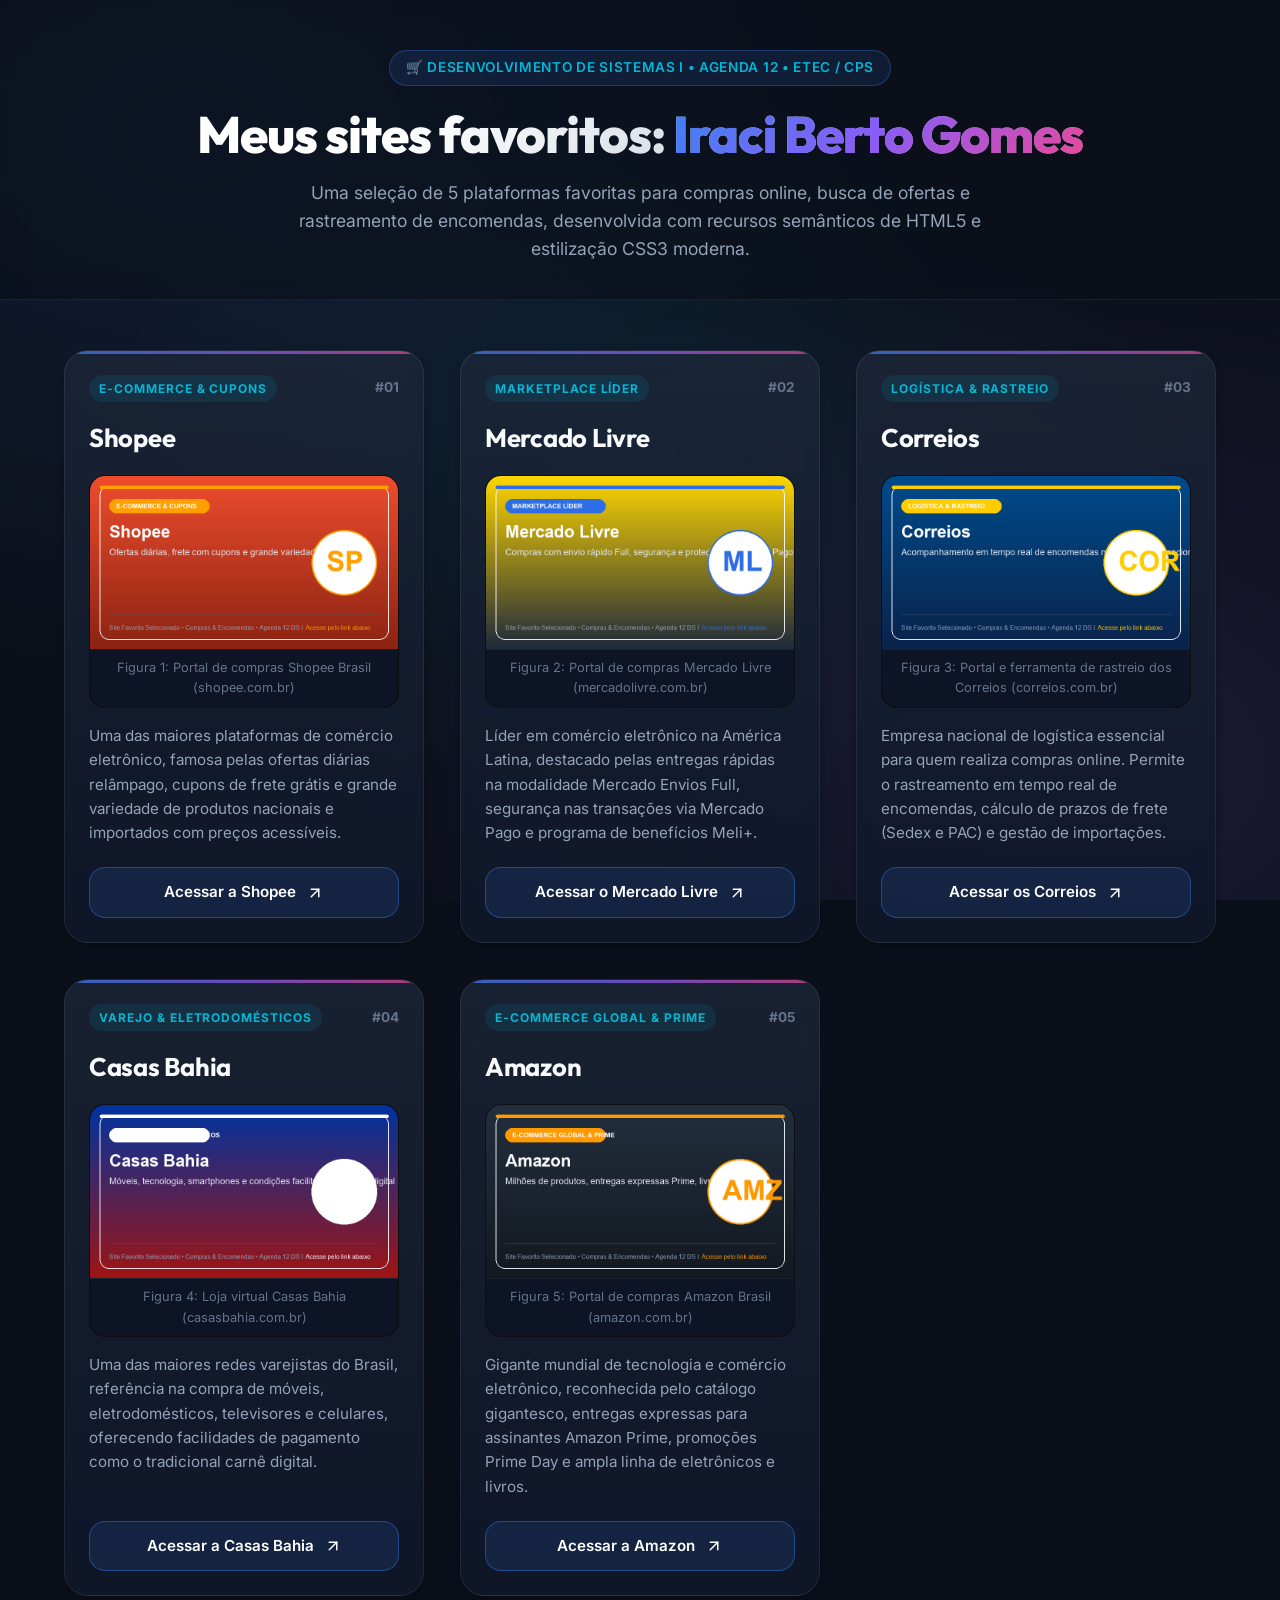
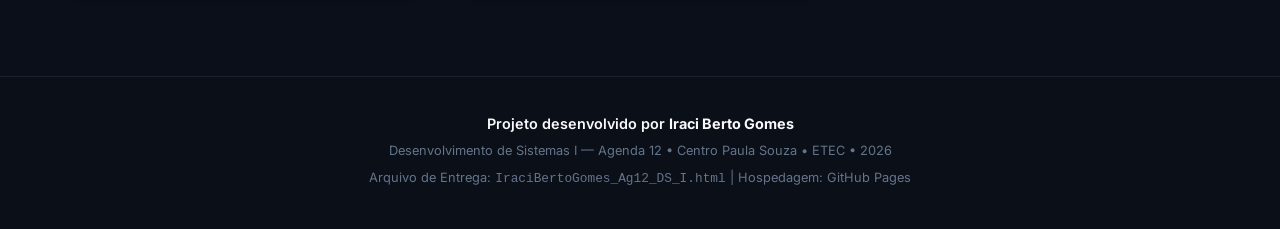
==== IraciBertoGomes_Ag12_DS_I.html @ 11c12a80 "Atualiza sites favoritos para compras e logistica: Shopee, Mercado Livre, Correios, Casas Bahia e Am" ====
<!DOCTYPE html>
<!-- 
    ============================================================================
    CURSO TÉCNICO EM DESENVOLVIMENTO DE SISTEMAS - ETEC / CPS
    COMPONENTE: Desenvolvimento de Sistemas I — Agenda 12 (HTML5 / Web I)
    ESTUDANTE: Iraci Berto Gomes
    ARQUIVO: IraciBertoGomes_Ag12_DS_I.html
    PROJETO: Meus Sites Favoritos (Compras Online e Rastreamento)
    ============================================================================
-->

<!-- Início do documento HTML com especificação do idioma português do Brasil -->
<html lang="pt-br">

<head>
    <!-- Declaração do conjunto de caracteres UTF-8 para suporte a acentuação e caracteres especiais -->
    <meta charset="UTF-8">

    <!-- Configuração de viewport para responsividade em smartphones, tablets e computadores -->
    <meta name="viewport" content="width=device-width, initial-scale=1.0">

    <!-- Compatibilidade com o mecanismo do Microsoft Edge / Internet Explorer -->
    <meta http-equiv="X-UA-Compatible" content="ie=edge">

    <!-- Metadados de descrição e autoria da página web -->
    <meta name="description" content="Página desenvolvida para a atividade da Agenda 12 contendo meus sites favoritos de compras online e rastreamento.">
    <meta name="author" content="Iraci Berto Gomes">

    <!-- Título da aba do navegador (Exigência do enunciado: Meus sites favoritos) -->
    <title>Meus sites favoritos</title>

    <!-- Folha de estilos externa para apresentação visual profissional -->
    <link rel="stylesheet" href="style.css">
</head>

<body>

    <!-- ======================================================================
         CABEÇALHO DA PÁGINA (HEADER)
         Contém o título do corpo da página com a identificação do estudante
         ====================================================================== -->
    <header>
        <div class="container">
            <!-- Emblema de identificação da disciplina e da instituição -->
            <div class="badge-academico">
                🛒 Desenvolvimento de Sistemas I • Agenda 12 • ETEC / CPS
            </div>

            <!-- Título do corpo da página (Exigência do enunciado: Meus sites favoritos: Seu Nome) -->
            <h1 class="titulo-principal">
                Meus sites favoritos: <span class="nome-destaque">Iraci Berto Gomes</span>
            </h1>

            <!-- Subtítulo contextualizando a atividade e a seleção de sites de compras favoritos -->
            <p class="subtitulo-cabecalho">
                Uma seleção de 5 plataformas favoritas para compras online, busca de ofertas e rastreamento
                de encomendas, desenvolvida com recursos semânticos de HTML5 e estilização CSS3 moderna.
            </p>
        </div>
    </header>

    <!-- ======================================================================
         CONTEÚDO PRINCIPAL (MAIN)
         Contém os 5 cards dos sites de compras com nome, imagem local e links
         ====================================================================== -->
    <main>
        <div class="container">
            <!-- Grade semântica de cards responsivos -->
            <div class="sites-grid">

                <!-- ==============================================================
                     SITE 1: SHOPEE
                     ============================================================== -->
                <article class="site-card">
                    <!-- Cabeçalho do card com identificação e categoria -->
                    <div class="card-header">
                        <span class="card-categoria">E-commerce & Cupons</span>
                        <span class="card-numero">#01</span>
                    </div>

                    <!-- Acima da imagem: Nome do site usando a tag <h1> (Dica da atividade) -->
                    <h1>Shopee</h1>

                    <!-- Elemento semântico figure agrupando a imagem e sua respectiva legenda -->
                    <figure>
                        <!-- Opcional da atividade: link interativo também na imagem do site -->
                        <a href="https://shopee.com.br" target="_blank" rel="noopener noreferrer" title="Visitar a Shopee Brasil">
                            <!-- Imagem do site armazenada localmente na mesma pasta do arquivo HTML -->
                            <img src="site1_shopee.png" alt="Logotipo e apresentação da Shopee Brasil" width="800" height="450">
                        </a>
                        <!-- Legenda identificando a fonte da imagem e atribuição -->
                        <figcaption>Figura 1: Portal de compras Shopee Brasil (shopee.com.br)</figcaption>
                    </figure>

                    <!-- Breve descrição contextualizando a utilidade do site no dia a dia -->
                    <p class="site-descricao">
                        Uma das maiores plataformas de comércio eletrônico, famosa pelas ofertas diárias relâmpago,
                        cupons de frete grátis e grande variedade de produtos nacionais e importados com preços acessíveis.
                    </p>

                    <!-- Abaixo da imagem: Link para o site usando a tag <a> (Requisito obrigatório) -->
                    <a href="https://shopee.com.br" target="_blank" rel="noopener noreferrer" class="link-site">
                        Acessar a Shopee
                        <svg width="18" height="18" viewBox="0 0 24 24" fill="none" stroke="currentColor" stroke-width="2" stroke-linecap="round" stroke-linejoin="round">
                            <line x1="7" y1="17" x2="17" y2="7"></line>
                            <polyline points="7 7 17 7 17 17"></polyline>
                        </svg>
                    </a>
                </article>

                <!-- ==============================================================
                     SITE 2: MERCADO LIVRE
                     ============================================================== -->
                <article class="site-card">
                    <!-- Cabeçalho do card com identificação e categoria -->
                    <div class="card-header">
                        <span class="card-categoria">Marketplace Líder</span>
                        <span class="card-numero">#02</span>
                    </div>

                    <!-- Acima da imagem: Nome do site usando a tag <h1> (Dica da atividade) -->
                    <h1>Mercado Livre</h1>

                    <!-- Elemento semântico figure agrupando a imagem e sua respectiva legenda -->
                    <figure>
                        <!-- Opcional da atividade: link interativo também na imagem do site -->
                        <a href="https://www.mercadolivre.com.br" target="_blank" rel="noopener noreferrer" title="Visitar o Mercado Livre">
                            <!-- Imagem do site armazenada localmente na mesma pasta do arquivo HTML -->
                            <img src="site2_mercadolivre.png" alt="Logotipo e portal do Mercado Livre" width="800" height="450">
                        </a>
                        <!-- Legenda identificando a fonte da imagem e atribuição -->
                        <figcaption>Figura 2: Portal de compras Mercado Livre (mercadolivre.com.br)</figcaption>
                    </figure>

                    <!-- Breve descrição contextualizando a utilidade do site no dia a dia -->
                    <p class="site-descricao">
                        Líder em comércio eletrônico na América Latina, destacado pelas entregas rápidas na modalidade
                        Mercado Envios Full, segurança nas transações via Mercado Pago e programa de benefícios Meli+.
                    </p>

                    <!-- Abaixo da imagem: Link para o site usando a tag <a> (Requisito obrigatório) -->
                    <a href="https://www.mercadolivre.com.br" target="_blank" rel="noopener noreferrer" class="link-site">
                        Acessar o Mercado Livre
                        <svg width="18" height="18" viewBox="0 0 24 24" fill="none" stroke="currentColor" stroke-width="2" stroke-linecap="round" stroke-linejoin="round">
                            <line x1="7" y1="17" x2="17" y2="7"></line>
                            <polyline points="7 7 17 7 17 17"></polyline>
                        </svg>
                    </a>
                </article>

                <!-- ==============================================================
                     SITE 3: CORREIOS
                     ============================================================== -->
                <article class="site-card">
                    <!-- Cabeçalho do card com identificação e categoria -->
                    <div class="card-header">
                        <span class="card-categoria">Logística & Rastreio</span>
                        <span class="card-numero">#03</span>
                    </div>

                    <!-- Acima da imagem: Nome do site usando a tag <h1> (Dica da atividade) -->
                    <h1>Correios</h1>

                    <!-- Elemento semântico figure agrupando a imagem e sua respectiva legenda -->
                    <figure>
                        <!-- Opcional da atividade: link interativo também na imagem do site -->
                        <a href="https://www.correios.com.br" target="_blank" rel="noopener noreferrer" title="Visitar os Correios">
                            <!-- Imagem do site armazenada localmente na mesma pasta do arquivo HTML -->
                            <img src="site3_correios.png" alt="Portal oficial e rastreamento dos Correios" width="800" height="450">
                        </a>
                        <!-- Legenda identificando a fonte da imagem e atribuição -->
                        <figcaption>Figura 3: Portal e ferramenta de rastreio dos Correios (correios.com.br)</figcaption>
                    </figure>

                    <!-- Breve descrição contextualizando a utilidade do site no dia a dia -->
                    <p class="site-descricao">
                        Empresa nacional de logística essencial para quem realiza compras online. Permite o rastreamento
                        em tempo real de encomendas, cálculo de prazos de frete (Sedex e PAC) e gestão de importações.
                    </p>

                    <!-- Abaixo da imagem: Link para o site usando a tag <a> (Requisito obrigatório) -->
                    <a href="https://www.correios.com.br" target="_blank" rel="noopener noreferrer" class="link-site">
                        Acessar os Correios
                        <svg width="18" height="18" viewBox="0 0 24 24" fill="none" stroke="currentColor" stroke-width="2" stroke-linecap="round" stroke-linejoin="round">
                            <line x1="7" y1="17" x2="17" y2="7"></line>
                            <polyline points="7 7 17 7 17 17"></polyline>
                        </svg>
                    </a>
                </article>

                <!-- ==============================================================
                     SITE 4: CASAS BAHIA
                     ============================================================== -->
                <article class="site-card">
                    <!-- Cabeçalho do card com identificação e categoria -->
                    <div class="card-header">
                        <span class="card-categoria">Varejo & Eletrodomésticos</span>
                        <span class="card-numero">#04</span>
                    </div>

                    <!-- Acima da imagem: Nome do site usando a tag <h1> (Dica da atividade) -->
                    <h1>Casas Bahia</h1>

                    <!-- Elemento semântico figure agrupando a imagem e sua respectiva legenda -->
                    <figure>
                        <!-- Opcional da atividade: link interativo também na imagem do site -->
                        <a href="https://www.casasbahia.com.br" target="_blank" rel="noopener noreferrer" title="Visitar a Casas Bahia">
                            <!-- Imagem do site armazenada localmente na mesma pasta do arquivo HTML -->
                            <img src="site4_casasbahia.png" alt="Loja virtual Casas Bahia" width="800" height="450">
                        </a>
                        <!-- Legenda identificando a fonte da imagem e atribuição -->
                        <figcaption>Figura 4: Loja virtual Casas Bahia (casasbahia.com.br)</figcaption>
                    </figure>

                    <!-- Breve descrição contextualizando a utilidade do site no dia a dia -->
                    <p class="site-descricao">
                        Uma das maiores redes varejistas do Brasil, referência na compra de móveis, eletrodomésticos,
                        televisores e celulares, oferecendo facilidades de pagamento como o tradicional carnê digital.
                    </p>

                    <!-- Abaixo da imagem: Link para o site usando a tag <a> (Requisito obrigatório) -->
                    <a href="https://www.casasbahia.com.br" target="_blank" rel="noopener noreferrer" class="link-site">
                        Acessar a Casas Bahia
                        <svg width="18" height="18" viewBox="0 0 24 24" fill="none" stroke="currentColor" stroke-width="2" stroke-linecap="round" stroke-linejoin="round">
                            <line x1="7" y1="17" x2="17" y2="7"></line>
                            <polyline points="7 7 17 7 17 17"></polyline>
                        </svg>
                    </a>
                </article>

                <!-- ==============================================================
                     SITE 5: AMAZON
                     ============================================================== -->
                <article class="site-card">
                    <!-- Cabeçalho do card com identificação e categoria -->
                    <div class="card-header">
                        <span class="card-categoria">E-commerce Global & Prime</span>
                        <span class="card-numero">#05</span>
                    </div>

                    <!-- Acima da imagem: Nome do site usando a tag <h1> (Dica da atividade) -->
                    <h1>Amazon</h1>

                    <!-- Elemento semântico figure agrupando a imagem e sua respectiva legenda -->
                    <figure>
                        <!-- Opcional da atividade: link interativo também na imagem do site -->
                        <a href="https://www.amazon.com.br" target="_blank" rel="noopener noreferrer" title="Visitar a Amazon Brasil">
                            <!-- Imagem do site armazenada localmente na mesma pasta do arquivo HTML -->
                            <img src="site5_amazon.png" alt="Logotipo e plataforma da Amazon Brasil" width="800" height="450">
                        </a>
                        <!-- Legenda identificando a fonte da imagem e atribuição -->
                        <figcaption>Figura 5: Portal de compras Amazon Brasil (amazon.com.br)</figcaption>
                    </figure>

                    <!-- Breve descrição contextualizando a utilidade do site no dia a dia -->
                    <p class="site-descricao">
                        Gigante mundial de tecnologia e comércio eletrônico, reconhecida pelo catálogo gigantesco,
                        entregas expressas para assinantes Amazon Prime, promoções Prime Day e ampla linha de eletrônicos e livros.
                    </p>

                    <!-- Abaixo da imagem: Link para o site usando a tag <a> (Requisito obrigatório) -->
                    <a href="https://www.amazon.com.br" target="_blank" rel="noopener noreferrer" class="link-site">
                        Acessar a Amazon
                        <svg width="18" height="18" viewBox="0 0 24 24" fill="none" stroke="currentColor" stroke-width="2" stroke-linecap="round" stroke-linejoin="round">
                            <line x1="7" y1="17" x2="17" y2="7"></line>
                            <polyline points="7 7 17 7 17 17"></polyline>
                        </svg>
                    </a>
                </article>

            </div>
        </div>
    </main>

    <!-- ======================================================================
         RODAPÉ DA PÁGINA (FOOTER)
         Créditos institucionais e informações de entrega da atividade
         ====================================================================== -->
    <footer>
        <div class="container">
            <p class="creditos-autor">
                Projeto desenvolvido por <strong>Iraci Berto Gomes</strong>
            </p>
            <p class="info-adicional">
                Desenvolvimento de Sistemas I — Agenda 12 • Centro Paula Souza • ETEC • 2026
            </p>
            <p class="info-adicional">
                Arquivo de Entrega: <code>IraciBertoGomes_Ag12_DS_I.html</code> | Hospedagem: GitHub Pages
            </p>
        </div>
    </footer>

</body>
</html>
---- style.css ----
/* ==========================================================================
   ESTILOS GLOBAIS E DESIGN SYSTEM - AGENDA 12 (DESENVOLVIMENTO DE SISTEMAS I)
   Aluno: Iraci Berto Gomes
   Instituição: ETEC / Centro Paula Souza
   Projeto: Meus Sites Favoritos
   ========================================================================== */

/* Importação de fontes modernas e legíveis do Google Fonts */
@import url('https://fonts.googleapis.com/css2?family=Inter:wght@300;400;500;600;700&family=Outfit:wght@600;700;800&display=swap');

/* Variáveis de Cores e Configurações (Custom Properties) */
:root {
    --bg-primary: #0b0f19;
    --bg-secondary: #111827;
    --bg-card: rgba(17, 24, 39, 0.85);
    --border-card: rgba(255, 255, 255, 0.08);
    --border-hover: rgba(59, 130, 246, 0.5);
    
    --text-primary: #f8fafc;
    --text-secondary: #94a3b8;
    --text-muted: #64748b;
    
    --accent-blue: #3b82f6;
    --accent-cyan: #06b6d4;
    --accent-indigo: #6366f1;
    --accent-gradient: linear-gradient(135deg, #3b82f6 0%, #8b5cf6 50%, #ec4899 100%);
    --card-gradient: linear-gradient(180deg, rgba(30, 41, 59, 0.7) 0%, rgba(15, 23, 42, 0.9) 100%);
    
    --shadow-sm: 0 4px 6px -1px rgba(0, 0, 0, 0.3);
    --shadow-lg: 0 20px 25px -5px rgba(0, 0, 0, 0.5), 0 8px 10px -6px rgba(0, 0, 0, 0.4);
    --shadow-glow: 0 0 25px rgba(59, 130, 246, 0.25);
    
    --radius-sm: 8px;
    --radius-md: 16px;
    --radius-lg: 24px;
    --radius-full: 9999px;
    
    --transition-fast: 0.2s ease;
    --transition-normal: 0.3s cubic-bezier(0.4, 0, 0.2, 1);
}

/* Reset Universal e Box Model */
*, *::before, *::after {
    margin: 0;
    padding: 0;
    box-sizing: border-box;
}

/* Configuração do Corpo da Página */
body {
    font-family: 'Inter', -apple-system, BlinkMacSystemFont, "Segoe UI", Roboto, sans-serif;
    background-color: var(--bg-primary);
    background-image: 
        radial-gradient(at 15% 15%, rgba(59, 130, 246, 0.12) 0px, transparent 50%),
        radial-gradient(at 85% 85%, rgba(139, 92, 246, 0.12) 0px, transparent 50%),
        radial-gradient(at 50% 50%, rgba(6, 182, 212, 0.08) 0px, transparent 60%);
    background-attachment: fixed;
    color: var(--text-primary);
    line-height: 1.6;
    min-height: 100vh;
    display: flex;
    flex-direction: column;
    padding: 0;
}

/* Container de Largura Controlada */
.container {
    width: 100%;
    max-width: 1200px;
    margin: 0 auto;
    padding: 0 24px;
}

/* ==========================================================================
   CABEÇALHO DA PÁGINA (HEADER)
   ========================================================================== */
header {
    padding: 50px 0 35px 0;
    text-align: center;
    position: relative;
    border-bottom: 1px solid rgba(255, 255, 255, 0.06);
    background: rgba(11, 15, 25, 0.6);
    backdrop-filter: blur(12px);
    -webkit-backdrop-filter: blur(12px);
}

/* Tag de identificação acadêmica */
.badge-academico {
    display: inline-flex;
    align-items: center;
    gap: 8px;
    padding: 6px 16px;
    background: rgba(59, 130, 246, 0.12);
    border: 1px solid rgba(59, 130, 246, 0.3);
    border-radius: var(--radius-full);
    color: var(--accent-cyan);
    font-size: 0.85rem;
    font-weight: 600;
    letter-spacing: 0.05em;
    text-transform: uppercase;
    margin-bottom: 18px;
}

/* Título principal do corpo da página (Requisito: Meus sites favoritos: Seu Nome) */
.titulo-principal {
    font-family: 'Outfit', sans-serif;
    font-size: clamp(2rem, 4vw, 3.2rem);
    font-weight: 800;
    line-height: 1.2;
    margin-bottom: 14px;
    letter-spacing: -0.02em;
    background: linear-gradient(135deg, #ffffff 30%, #94a3b8 100%);
    -webkit-background-clip: text;
    -webkit-text-fill-color: transparent;
}

.titulo-principal span.nome-destaque {
    background: var(--accent-gradient);
    -webkit-background-clip: text;
    -webkit-text-fill-color: transparent;
    display: inline-block;
}

/* Subtítulo descritivo */
.subtitulo-cabecalho {
    color: var(--text-secondary);
    font-size: 1.1rem;
    max-width: 750px;
    margin: 0 auto;
    font-weight: 400;
}

/* ==========================================================================
   CONTEÚDO PRINCIPAL (MAIN & SITES)
   ========================================================================== */
main {
    flex: 1;
    padding: 50px 0 80px 0;
}

/* Grid com os cards dos sites */
.sites-grid {
    display: grid;
    grid-template-columns: repeat(auto-fit, minmax(340px, 1fr));
    gap: 36px;
}

/* Card individual do site */
.site-card {
    background: var(--card-gradient);
    border: 1px solid var(--border-card);
    border-radius: var(--radius-lg);
    padding: 24px;
    display: flex;
    flex-direction: column;
    justify-content: space-between;
    box-shadow: var(--shadow-sm);
    transition: all var(--transition-normal);
    position: relative;
    overflow: hidden;
    backdrop-filter: blur(8px);
}

.site-card::before {
    content: '';
    position: absolute;
    top: 0;
    left: 0;
    right: 0;
    height: 3px;
    background: var(--accent-gradient);
    opacity: 0.7;
    transition: opacity var(--transition-fast);
}

.site-card:hover {
    transform: translateY(-8px);
    border-color: var(--border-hover);
    box-shadow: var(--shadow-lg), var(--shadow-glow);
}

.site-card:hover::before {
    opacity: 1;
    height: 4px;
}

/* Header interno do card */
.card-header {
    display: flex;
    align-items: center;
    justify-content: space-between;
    margin-bottom: 16px;
}

.card-categoria {
    font-size: 0.75rem;
    font-weight: 700;
    text-transform: uppercase;
    letter-spacing: 0.08em;
    color: var(--accent-cyan);
    background: rgba(6, 182, 212, 0.1);
    padding: 4px 10px;
    border-radius: var(--radius-full);
}

.card-numero {
    font-size: 0.85rem;
    font-weight: 700;
    color: var(--text-muted);
}

/* Nome do site - Exigência do enunciado: usar tag <h1> para o nome de cada site */
.site-card h1 {
    font-family: 'Outfit', sans-serif;
    font-size: 1.6rem;
    font-weight: 700;
    color: var(--text-primary);
    margin-bottom: 16px;
    letter-spacing: -0.01em;
    display: flex;
    align-items: center;
    gap: 10px;
}

/* Tag Figure e Imagem do site */
figure {
    margin: 0 0 16px 0;
    width: 100%;
    border-radius: var(--radius-md);
    overflow: hidden;
    background: #000;
    border: 1px solid rgba(255, 255, 255, 0.06);
    position: relative;
}

/* Link na imagem (Opcional recomendado) */
figure a {
    display: block;
    overflow: hidden;
}

/* Imagem do site */
figure img {
    width: 100%;
    height: auto;
    display: block;
    object-fit: cover;
    transition: transform var(--transition-normal);
}

.site-card:hover figure img {
    transform: scale(1.04);
}

/* Legenda da imagem (figcaption) */
figcaption {
    padding: 8px 12px;
    font-size: 0.8rem;
    color: var(--text-muted);
    background: rgba(15, 23, 42, 0.9);
    text-align: center;
    border-top: 1px solid rgba(255, 255, 255, 0.05);
}

/* Descrição e justificativa do site favorito */
.site-descricao {
    font-size: 0.95rem;
    color: var(--text-secondary);
    margin-bottom: 22px;
    flex-grow: 1;
}

/* Link para o site abaixo da imagem (Requisito fundamental) */
.link-site {
    display: inline-flex;
    align-items: center;
    justify-content: center;
    gap: 10px;
    width: 100%;
    padding: 12px 20px;
    background: rgba(59, 130, 246, 0.12);
    border: 1px solid rgba(59, 130, 246, 0.4);
    border-radius: var(--radius-md);
    color: #ffffff;
    text-decoration: none;
    font-weight: 600;
    font-size: 0.95rem;
    transition: all var(--transition-normal);
}

.link-site:hover {
    background: var(--accent-blue);
    border-color: var(--accent-blue);
    box-shadow: 0 8px 20px rgba(59, 130, 246, 0.35);
    transform: translateY(-2px);
}

.link-site svg, .link-site i {
    transition: transform var(--transition-fast);
}

.link-site:hover svg, .link-site:hover i {
    transform: translateX(4px);
}

/* ==========================================================================
   RODAPÉ DA PÁGINA (FOOTER)
   ========================================================================== */
footer {
    border-top: 1px solid rgba(255, 255, 255, 0.08);
    background: rgba(11, 15, 25, 0.95);
    padding: 35px 0;
    text-align: center;
    margin-top: auto;
}

footer p {
    color: var(--text-secondary);
    font-size: 0.9rem;
    margin-bottom: 6px;
}

footer .creditos-autor {
    color: var(--text-primary);
    font-weight: 600;
}

footer .info-adicional {
    color: var(--text-muted);
    font-size: 0.8rem;
}

/* ==========================================================================
   RESPONSIVIDADE (MEDIA QUERIES)
   ========================================================================== */
@media (max-width: 768px) {
    header {
        padding: 35px 0 25px 0;
    }

    .sites-grid {
        grid-template-columns: 1fr;
        gap: 24px;
    }

    .site-card {
        padding: 20px;
    }

    .site-card h1 {
        font-size: 1.4rem;
    }
}
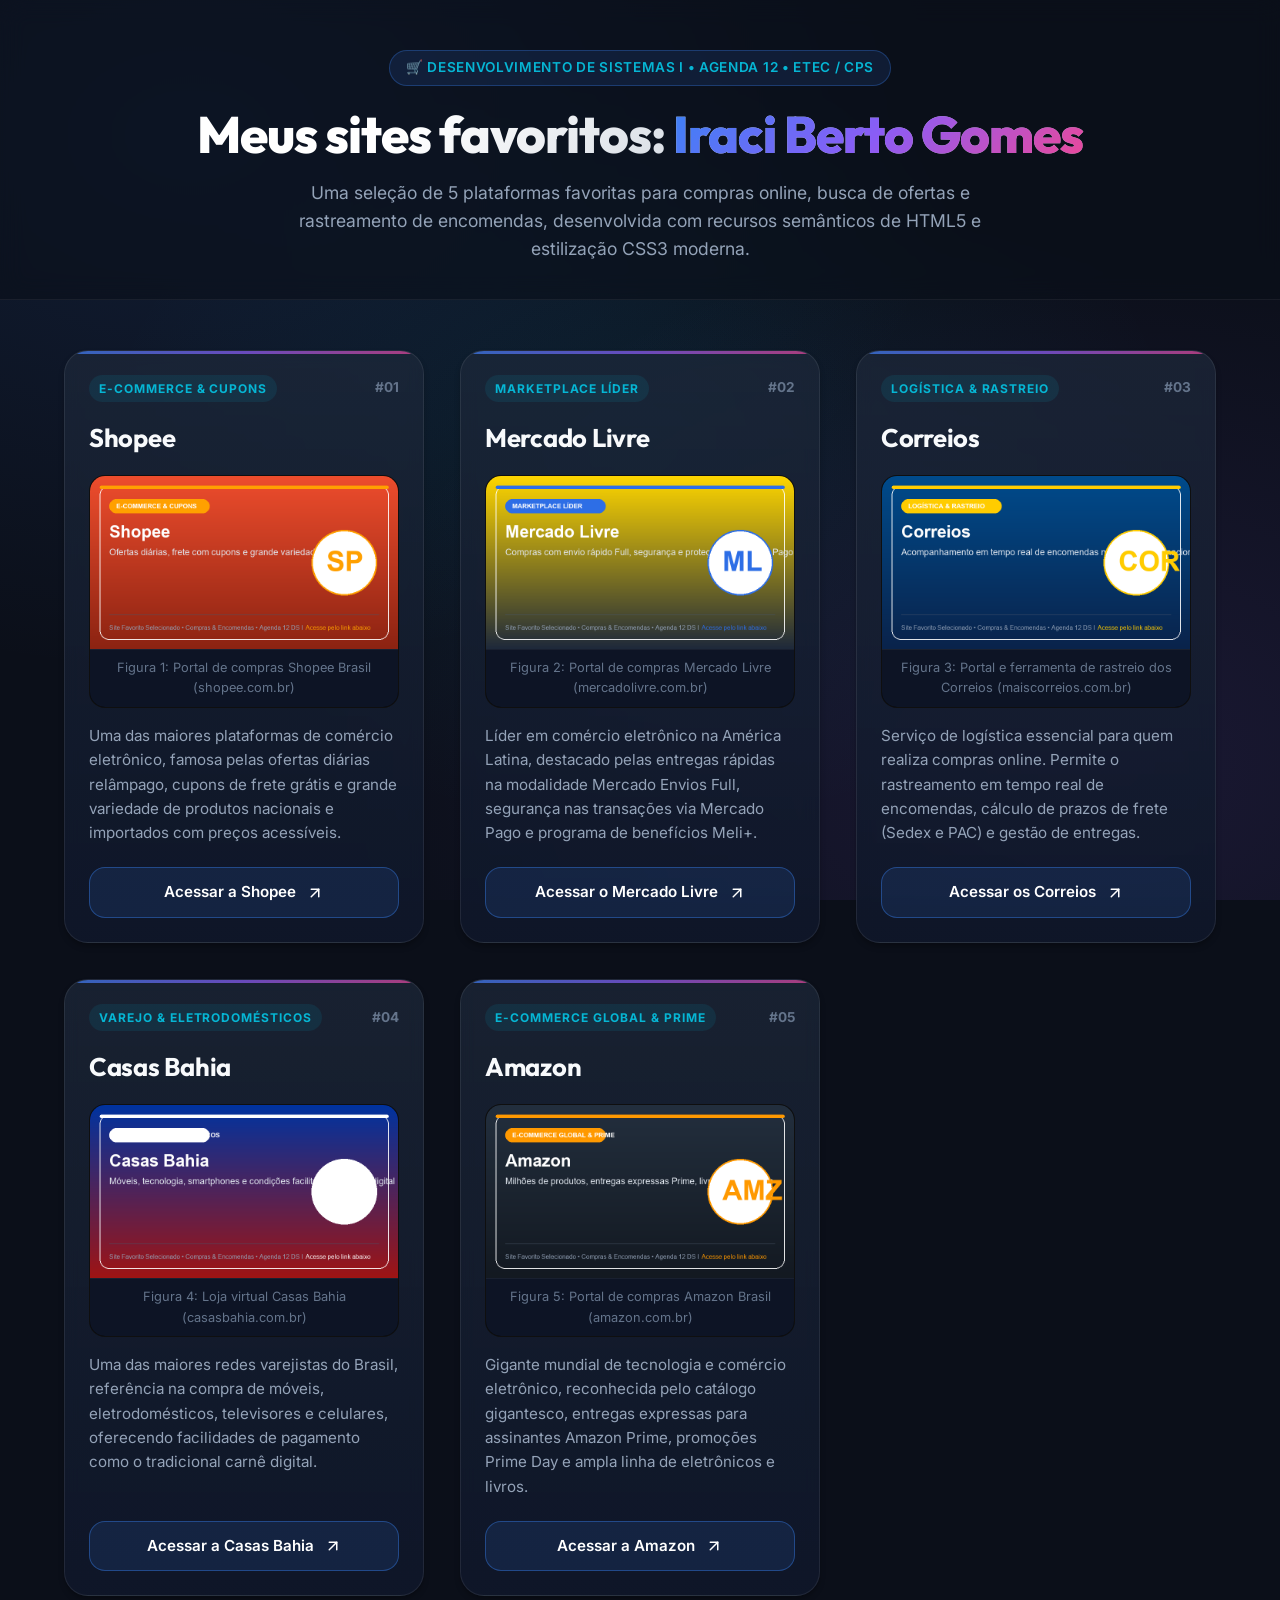
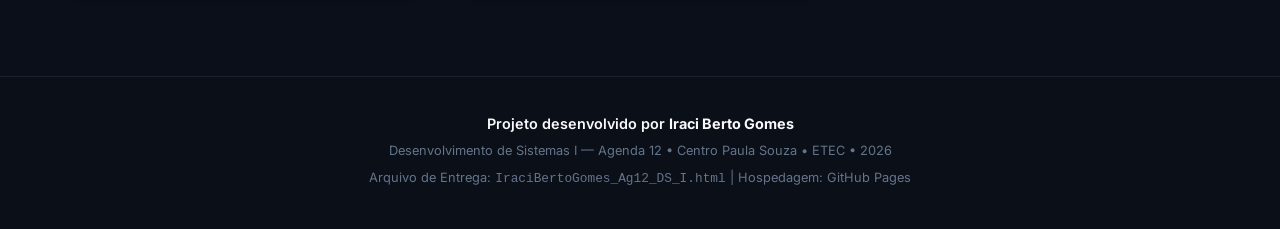
==== commit fb860c4f: "Insere links completos e exatos fornecidos pelo aluno para Shopee, Casas Bahia, Amazon, Mercado Livr" ====
--- a/IraciBertoGomes_Ag12_DS_I.html
+++ b/IraciBertoGomes_Ag12_DS_I.html
@@ -84,7 +84,7 @@
                     <!-- Elemento semântico figure agrupando a imagem e sua respectiva legenda -->
                     <figure>
                         <!-- Opcional da atividade: link interativo também na imagem do site -->
-                        <a href="https://shopee.com.br" target="_blank" rel="noopener noreferrer" title="Visitar a Shopee Brasil">
+                        <a href="https://shopee.com.br/?exp_group=rollout&amp;gads_t_sig=[base64]&amp;mmp_pid=an_18326611217&amp;uls_trackid=56r6pmj200l0&amp;utm_campaign=id_81RX3csf9aD&amp;utm_content=----&amp;utm_medium=affiliates&amp;utm_source=an_18326611217&amp;utm_term=foa7g6jbf1o5&amp;gad_source=1" target="_blank" rel="noopener noreferrer" title="Visitar a Shopee Brasil">
                             <!-- Imagem do site armazenada localmente na mesma pasta do arquivo HTML -->
                             <img src="site1_shopee.png" alt="Logotipo e apresentação da Shopee Brasil" width="800" height="450">
                         </a>
@@ -99,7 +99,7 @@
                     </p>
 
                     <!-- Abaixo da imagem: Link para o site usando a tag <a> (Requisito obrigatório) -->
-                    <a href="https://shopee.com.br" target="_blank" rel="noopener noreferrer" class="link-site">
+                    <a href="https://shopee.com.br/?exp_group=rollout&amp;gads_t_sig=[base64]&amp;mmp_pid=an_18326611217&amp;uls_trackid=56r6pmj200l0&amp;utm_campaign=id_81RX3csf9aD&amp;utm_content=----&amp;utm_medium=affiliates&amp;utm_source=an_18326611217&amp;utm_term=foa7g6jbf1o5&amp;gad_source=1" target="_blank" rel="noopener noreferrer" class="link-site">
                         Acessar a Shopee
                         <svg width="18" height="18" viewBox="0 0 24 24" fill="none" stroke="currentColor" stroke-width="2" stroke-linecap="round" stroke-linejoin="round">
                             <line x1="7" y1="17" x2="17" y2="7"></line>
@@ -124,7 +124,7 @@
                     <!-- Elemento semântico figure agrupando a imagem e sua respectiva legenda -->
                     <figure>
                         <!-- Opcional da atividade: link interativo também na imagem do site -->
-                        <a href="https://www.mercadolivre.com.br" target="_blank" rel="noopener noreferrer" title="Visitar o Mercado Livre">
+                        <a href="https://www.mercadolivre.com.br/" target="_blank" rel="noopener noreferrer" title="Visitar o Mercado Livre">
                             <!-- Imagem do site armazenada localmente na mesma pasta do arquivo HTML -->
                             <img src="site2_mercadolivre.png" alt="Logotipo e portal do Mercado Livre" width="800" height="450">
                         </a>
@@ -139,7 +139,7 @@
                     </p>
 
                     <!-- Abaixo da imagem: Link para o site usando a tag <a> (Requisito obrigatório) -->
-                    <a href="https://www.mercadolivre.com.br" target="_blank" rel="noopener noreferrer" class="link-site">
+                    <a href="https://www.mercadolivre.com.br/" target="_blank" rel="noopener noreferrer" class="link-site">
                         Acessar o Mercado Livre
                         <svg width="18" height="18" viewBox="0 0 24 24" fill="none" stroke="currentColor" stroke-width="2" stroke-linecap="round" stroke-linejoin="round">
                             <line x1="7" y1="17" x2="17" y2="7"></line>
@@ -164,22 +164,22 @@
                     <!-- Elemento semântico figure agrupando a imagem e sua respectiva legenda -->
                     <figure>
                         <!-- Opcional da atividade: link interativo também na imagem do site -->
-                        <a href="https://www.correios.com.br" target="_blank" rel="noopener noreferrer" title="Visitar os Correios">
+                        <a href="https://www.maiscorreios.com.br/?gad_source=1&amp;gad_campaignid=22938353727&amp;gbraid=0AAAAA_D-uDrmqwScpCNEqqfFXW835wssU&amp;gclid=CjwKCAjwxpvXBhASEiwAue4B4XPUsn_JYG--d1q4URkzm7qWIMTKHjoFk6NrISZ0PWZaGtDXf1TJ5RoCqacQAvD_BwE" target="_blank" rel="noopener noreferrer" title="Visitar o Portal dos Correios">
                             <!-- Imagem do site armazenada localmente na mesma pasta do arquivo HTML -->
                             <img src="site3_correios.png" alt="Portal oficial e rastreamento dos Correios" width="800" height="450">
                         </a>
                         <!-- Legenda identificando a fonte da imagem e atribuição -->
-                        <figcaption>Figura 3: Portal e ferramenta de rastreio dos Correios (correios.com.br)</figcaption>
-                    </figure>
-
-                    <!-- Breve descrição contextualizando a utilidade do site no dia a dia -->
-                    <p class="site-descricao">
-                        Empresa nacional de logística essencial para quem realiza compras online. Permite o rastreamento
-                        em tempo real de encomendas, cálculo de prazos de frete (Sedex e PAC) e gestão de importações.
-                    </p>
-
-                    <!-- Abaixo da imagem: Link para o site usando a tag <a> (Requisito obrigatório) -->
-                    <a href="https://www.correios.com.br" target="_blank" rel="noopener noreferrer" class="link-site">
+                        <figcaption>Figura 3: Portal e ferramenta de rastreio dos Correios (maiscorreios.com.br)</figcaption>
+                    </figure>
+
+                    <!-- Breve descrição contextualizando a utilidade do site no dia a dia -->
+                    <p class="site-descricao">
+                        Serviço de logística essencial para quem realiza compras online. Permite o rastreamento
+                        em tempo real de encomendas, cálculo de prazos de frete (Sedex e PAC) e gestão de entregas.
+                    </p>
+
+                    <!-- Abaixo da imagem: Link para o site usando a tag <a> (Requisito obrigatório) -->
+                    <a href="https://www.maiscorreios.com.br/?gad_source=1&amp;gad_campaignid=22938353727&amp;gbraid=0AAAAA_D-uDrmqwScpCNEqqfFXW835wssU&amp;gclid=CjwKCAjwxpvXBhASEiwAue4B4XPUsn_JYG--d1q4URkzm7qWIMTKHjoFk6NrISZ0PWZaGtDXf1TJ5RoCqacQAvD_BwE" target="_blank" rel="noopener noreferrer" class="link-site">
                         Acessar os Correios
                         <svg width="18" height="18" viewBox="0 0 24 24" fill="none" stroke="currentColor" stroke-width="2" stroke-linecap="round" stroke-linejoin="round">
                             <line x1="7" y1="17" x2="17" y2="7"></line>
@@ -204,7 +204,7 @@
                     <!-- Elemento semântico figure agrupando a imagem e sua respectiva legenda -->
                     <figure>
                         <!-- Opcional da atividade: link interativo também na imagem do site -->
-                        <a href="https://www.casasbahia.com.br" target="_blank" rel="noopener noreferrer" title="Visitar a Casas Bahia">
+                        <a href="https://www.casasbahia.com.br/" target="_blank" rel="noopener noreferrer" title="Visitar a Casas Bahia">
                             <!-- Imagem do site armazenada localmente na mesma pasta do arquivo HTML -->
                             <img src="site4_casasbahia.png" alt="Loja virtual Casas Bahia" width="800" height="450">
                         </a>
@@ -219,7 +219,7 @@
                     </p>
 
                     <!-- Abaixo da imagem: Link para o site usando a tag <a> (Requisito obrigatório) -->
-                    <a href="https://www.casasbahia.com.br" target="_blank" rel="noopener noreferrer" class="link-site">
+                    <a href="https://www.casasbahia.com.br/" target="_blank" rel="noopener noreferrer" class="link-site">
                         Acessar a Casas Bahia
                         <svg width="18" height="18" viewBox="0 0 24 24" fill="none" stroke="currentColor" stroke-width="2" stroke-linecap="round" stroke-linejoin="round">
                             <line x1="7" y1="17" x2="17" y2="7"></line>
@@ -244,7 +244,7 @@
                     <!-- Elemento semântico figure agrupando a imagem e sua respectiva legenda -->
                     <figure>
                         <!-- Opcional da atividade: link interativo também na imagem do site -->
-                        <a href="https://www.amazon.com.br" target="_blank" rel="noopener noreferrer" title="Visitar a Amazon Brasil">
+                        <a href="https://www.amazon.com.br/?&amp;tag=hydrbrabk-20&amp;ref=pd_sl_7rwd1q78df_e&amp;adgrpid=155790195778&amp;hvpone=&amp;hvptwo=&amp;hvadid=677606588104&amp;hvpos=&amp;hvnetw=g&amp;hvrand=8347059448718103289&amp;hvqmt=e&amp;hvdev=c&amp;hvdvcmdl=&amp;hvlocint=&amp;hvlocphy=9197282&amp;hvtargid=kwd-10573980&amp;hydadcr=26346_11691057&amp;mcid=b0b1e97acb143b58930b24716c21b623&amp;hvocijid=8347059448718103289--&amp;hvexpln=nav" target="_blank" rel="noopener noreferrer" title="Visitar a Amazon Brasil">
                             <!-- Imagem do site armazenada localmente na mesma pasta do arquivo HTML -->
                             <img src="site5_amazon.png" alt="Logotipo e plataforma da Amazon Brasil" width="800" height="450">
                         </a>
@@ -259,7 +259,7 @@
                     </p>
 
                     <!-- Abaixo da imagem: Link para o site usando a tag <a> (Requisito obrigatório) -->
-                    <a href="https://www.amazon.com.br" target="_blank" rel="noopener noreferrer" class="link-site">
+                    <a href="https://www.amazon.com.br/?&amp;tag=hydrbrabk-20&amp;ref=pd_sl_7rwd1q78df_e&amp;adgrpid=155790195778&amp;hvpone=&amp;hvptwo=&amp;hvadid=677606588104&amp;hvpos=&amp;hvnetw=g&amp;hvrand=8347059448718103289&amp;hvqmt=e&amp;hvdev=c&amp;hvdvcmdl=&amp;hvlocint=&amp;hvlocphy=9197282&amp;hvtargid=kwd-10573980&amp;hydadcr=26346_11691057&amp;mcid=b0b1e97acb143b58930b24716c21b623&amp;hvocijid=8347059448718103289--&amp;hvexpln=nav" target="_blank" rel="noopener noreferrer" class="link-site">
                         Acessar a Amazon
                         <svg width="18" height="18" viewBox="0 0 24 24" fill="none" stroke="currentColor" stroke-width="2" stroke-linecap="round" stroke-linejoin="round">
                             <line x1="7" y1="17" x2="17" y2="7"></line>
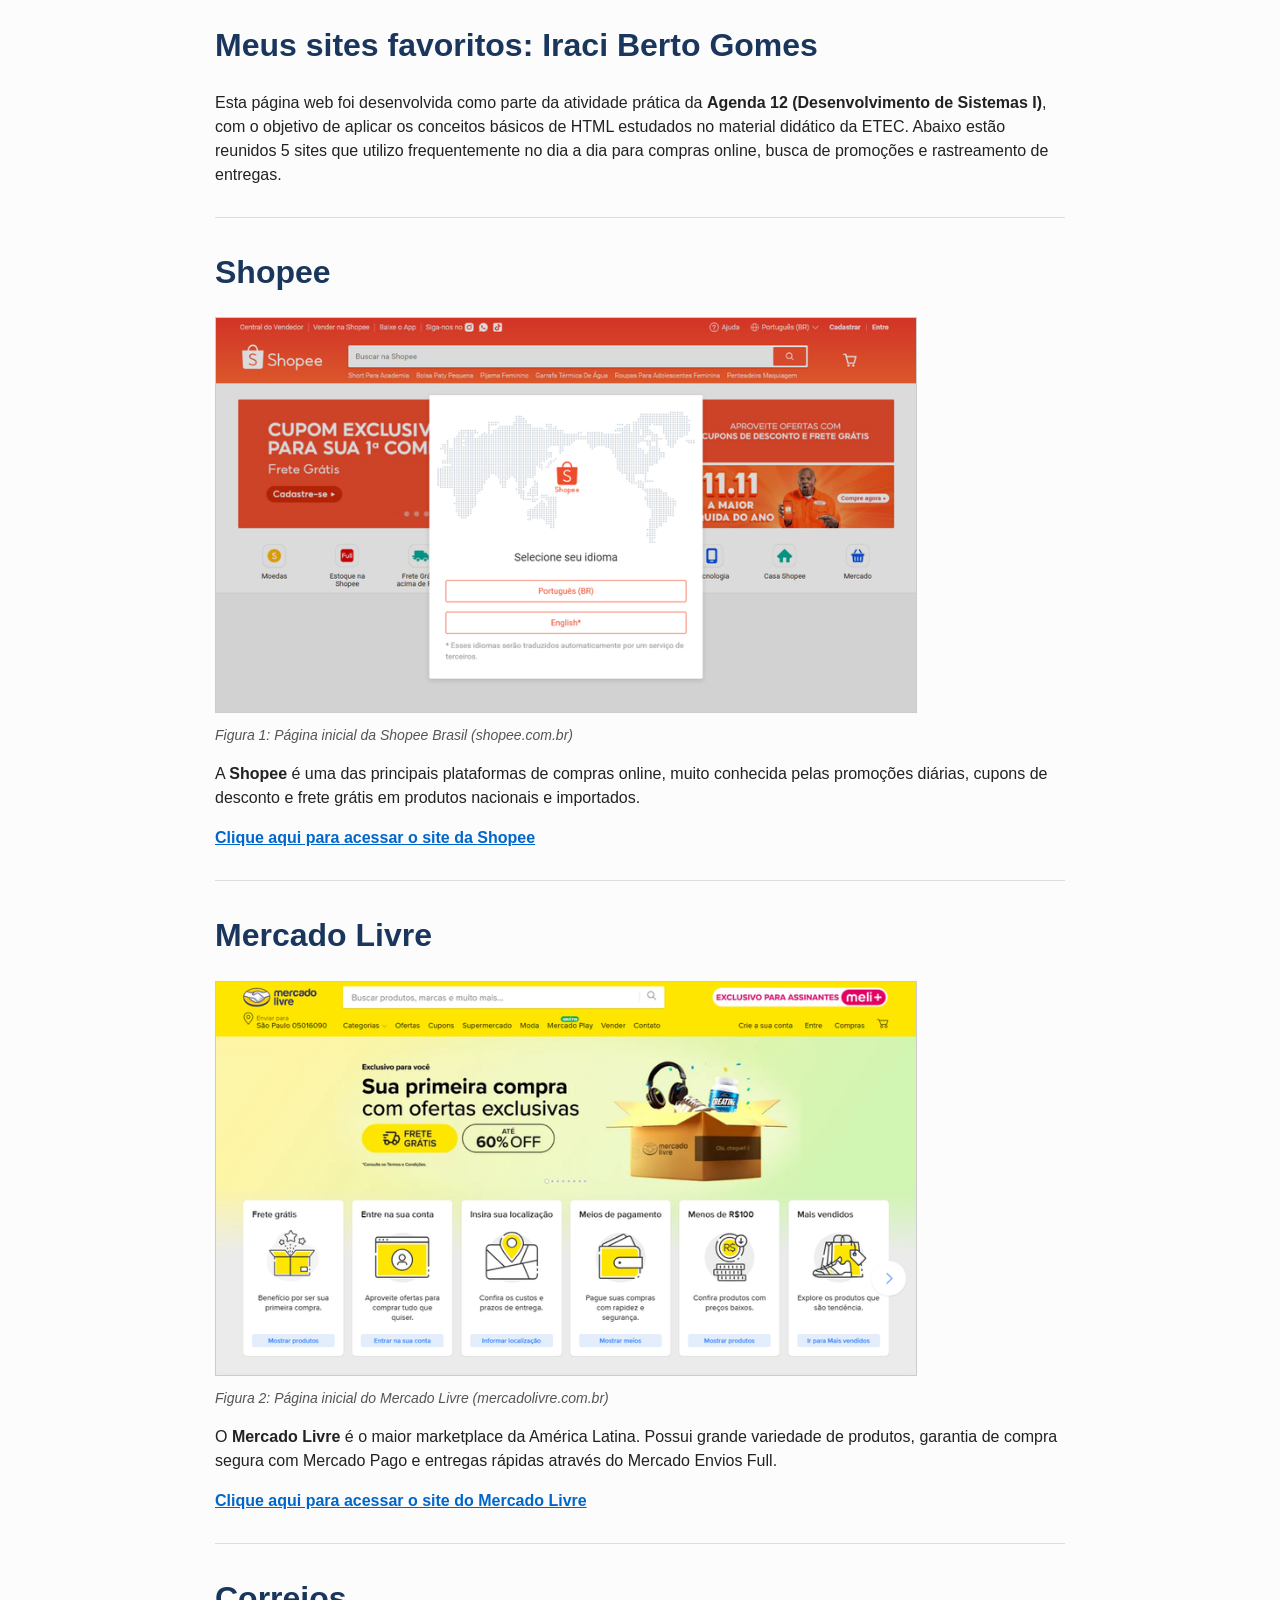
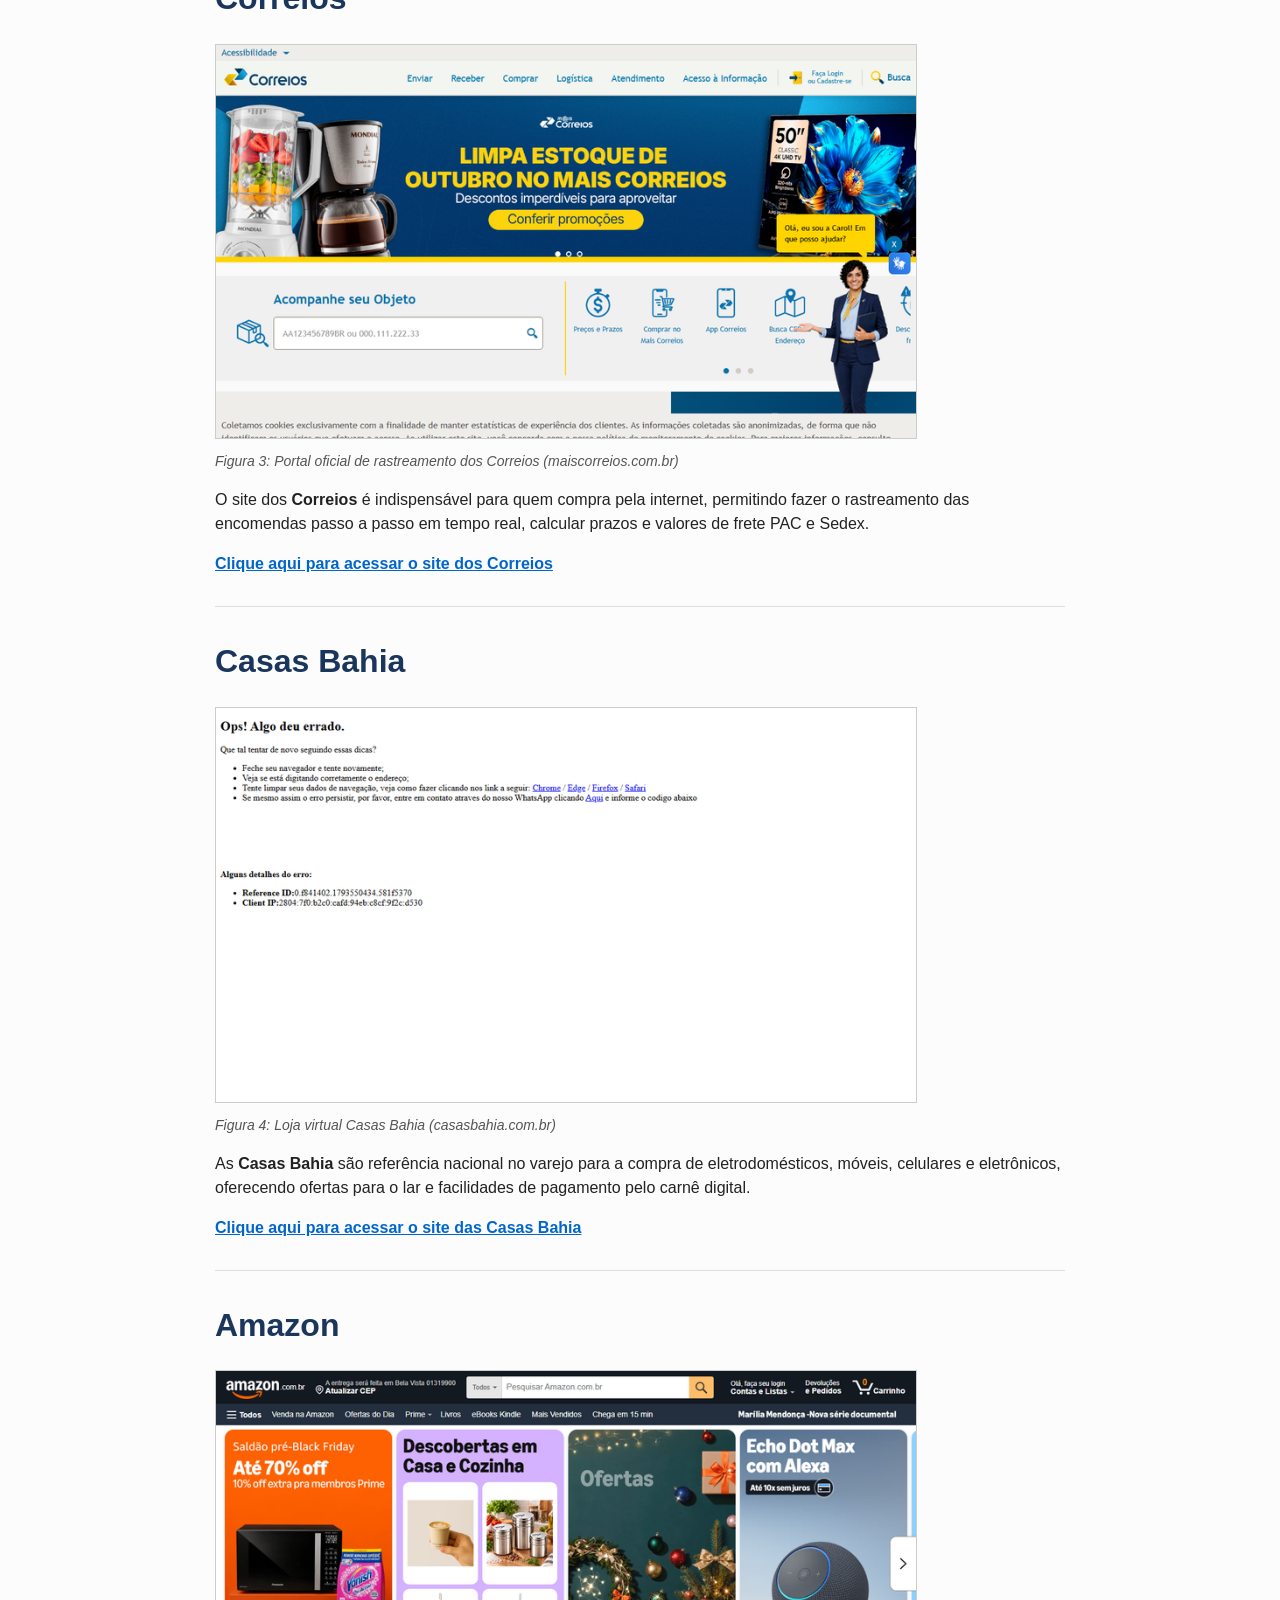
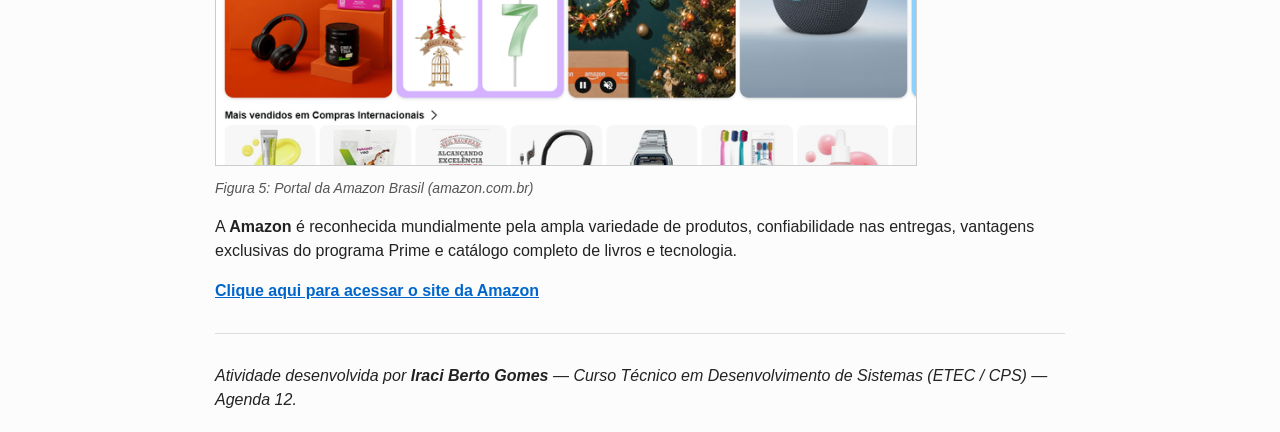
==== commit 6ba2e0d0: "Ajusta codigo HTML para seguir estritamente o conteudo da apostila da Agenda 12 sem conteudos avanca" ====
--- a/IraciBertoGomes_Ag12_DS_I.html
+++ b/IraciBertoGomes_Ag12_DS_I.html
@@ -2,293 +2,262 @@
 <!-- 
     ============================================================================
     CURSO TÉCNICO EM DESENVOLVIMENTO DE SISTEMAS - ETEC / CPS
-    COMPONENTE: Desenvolvimento de Sistemas I — Agenda 12 (HTML5 / Web I)
+    COMPONENTE: Desenvolvimento de Sistemas I — Agenda 12 (HTML / Web I)
     ESTUDANTE: Iraci Berto Gomes
     ARQUIVO: IraciBertoGomes_Ag12_DS_I.html
-    PROJETO: Meus Sites Favoritos (Compras Online e Rastreamento)
+    ATIVIDADE: Meus Sites Favoritos
     ============================================================================
 -->
 
-<!-- Início do documento HTML com especificação do idioma português do Brasil -->
+<!-- Início do documento HTML indicando o idioma da página em português -->
 <html lang="pt-br">
 
 <head>
-    <!-- Declaração do conjunto de caracteres UTF-8 para suporte a acentuação e caracteres especiais -->
+    <!-- Tag meta charset para permitir caracteres especiais e acentuação da língua portuguesa -->
     <meta charset="UTF-8">
 
-    <!-- Configuração de viewport para responsividade em smartphones, tablets e computadores -->
+    <!-- Tag meta viewport para ajuste correto da escala de exibição da página -->
     <meta name="viewport" content="width=device-width, initial-scale=1.0">
 
-    <!-- Compatibilidade com o mecanismo do Microsoft Edge / Internet Explorer -->
+    <!-- Tag meta de compatibilidade com navegadores -->
     <meta http-equiv="X-UA-Compatible" content="ie=edge">
 
-    <!-- Metadados de descrição e autoria da página web -->
-    <meta name="description" content="Página desenvolvida para a atividade da Agenda 12 contendo meus sites favoritos de compras online e rastreamento.">
-    <meta name="author" content="Iraci Berto Gomes">
-
-    <!-- Título da aba do navegador (Exigência do enunciado: Meus sites favoritos) -->
+    <!-- Título da aba da página (Exigência do enunciado: Meus sites favoritos) -->
     <title>Meus sites favoritos</title>
 
-    <!-- Folha de estilos externa para apresentação visual profissional -->
-    <link rel="stylesheet" href="style.css">
+    <!-- Estilização simples e limpa para organização visual do texto e das imagens -->
+    <style>
+        body {
+            font-family: Arial, Helvetica, sans-serif;
+            margin: 20px auto;
+            max-width: 850px;
+            padding: 0 15px;
+            line-height: 1.5;
+            color: #222222;
+            background-color: #fcfcfc;
+        }
+
+        h1 {
+            color: #1a365d;
+        }
+
+        figure {
+            margin: 15px 0;
+        }
+
+        img {
+            max-width: 100%;
+            height: auto;
+            border: 1px solid #cccccc;
+        }
+
+        figcaption {
+            font-size: 14px;
+            color: #555555;
+            margin-top: 5px;
+            font-style: italic;
+        }
+
+        a {
+            color: #0066cc;
+            font-weight: bold;
+        }
+
+        hr {
+            border: 0;
+            border-top: 1px solid #dddddd;
+            margin: 30px 0;
+        }
+    </style>
 </head>
 
 <body>
 
     <!-- ======================================================================
-         CABEÇALHO DA PÁGINA (HEADER)
-         Contém o título do corpo da página com a identificação do estudante
-         ====================================================================== -->
-    <header>
-        <div class="container">
-            <!-- Emblema de identificação da disciplina e da instituição -->
-            <div class="badge-academico">
-                🛒 Desenvolvimento de Sistemas I • Agenda 12 • ETEC / CPS
-            </div>
-
-            <!-- Título do corpo da página (Exigência do enunciado: Meus sites favoritos: Seu Nome) -->
-            <h1 class="titulo-principal">
-                Meus sites favoritos: <span class="nome-destaque">Iraci Berto Gomes</span>
-            </h1>
-
-            <!-- Subtítulo contextualizando a atividade e a seleção de sites de compras favoritos -->
-            <p class="subtitulo-cabecalho">
-                Uma seleção de 5 plataformas favoritas para compras online, busca de ofertas e rastreamento
-                de encomendas, desenvolvida com recursos semânticos de HTML5 e estilização CSS3 moderna.
-            </p>
-        </div>
-    </header>
-
-    <!-- ======================================================================
-         CONTEÚDO PRINCIPAL (MAIN)
-         Contém os 5 cards dos sites de compras com nome, imagem local e links
-         ====================================================================== -->
-    <main>
-        <div class="container">
-            <!-- Grade semântica de cards responsivos -->
-            <div class="sites-grid">
-
-                <!-- ==============================================================
-                     SITE 1: SHOPEE
-                     ============================================================== -->
-                <article class="site-card">
-                    <!-- Cabeçalho do card com identificação e categoria -->
-                    <div class="card-header">
-                        <span class="card-categoria">E-commerce & Cupons</span>
-                        <span class="card-numero">#01</span>
-                    </div>
-
-                    <!-- Acima da imagem: Nome do site usando a tag <h1> (Dica da atividade) -->
-                    <h1>Shopee</h1>
-
-                    <!-- Elemento semântico figure agrupando a imagem e sua respectiva legenda -->
-                    <figure>
-                        <!-- Opcional da atividade: link interativo também na imagem do site -->
-                        <a href="https://shopee.com.br/?exp_group=rollout&amp;gads_t_sig=[base64]&amp;mmp_pid=an_18326611217&amp;uls_trackid=56r6pmj200l0&amp;utm_campaign=id_81RX3csf9aD&amp;utm_content=----&amp;utm_medium=affiliates&amp;utm_source=an_18326611217&amp;utm_term=foa7g6jbf1o5&amp;gad_source=1" target="_blank" rel="noopener noreferrer" title="Visitar a Shopee Brasil">
-                            <!-- Imagem do site armazenada localmente na mesma pasta do arquivo HTML -->
-                            <img src="site1_shopee.png" alt="Logotipo e apresentação da Shopee Brasil" width="800" height="450">
-                        </a>
-                        <!-- Legenda identificando a fonte da imagem e atribuição -->
-                        <figcaption>Figura 1: Portal de compras Shopee Brasil (shopee.com.br)</figcaption>
-                    </figure>
-
-                    <!-- Breve descrição contextualizando a utilidade do site no dia a dia -->
-                    <p class="site-descricao">
-                        Uma das maiores plataformas de comércio eletrônico, famosa pelas ofertas diárias relâmpago,
-                        cupons de frete grátis e grande variedade de produtos nacionais e importados com preços acessíveis.
-                    </p>
-
-                    <!-- Abaixo da imagem: Link para o site usando a tag <a> (Requisito obrigatório) -->
-                    <a href="https://shopee.com.br/?exp_group=rollout&amp;gads_t_sig=[base64]&amp;mmp_pid=an_18326611217&amp;uls_trackid=56r6pmj200l0&amp;utm_campaign=id_81RX3csf9aD&amp;utm_content=----&amp;utm_medium=affiliates&amp;utm_source=an_18326611217&amp;utm_term=foa7g6jbf1o5&amp;gad_source=1" target="_blank" rel="noopener noreferrer" class="link-site">
-                        Acessar a Shopee
-                        <svg width="18" height="18" viewBox="0 0 24 24" fill="none" stroke="currentColor" stroke-width="2" stroke-linecap="round" stroke-linejoin="round">
-                            <line x1="7" y1="17" x2="17" y2="7"></line>
-                            <polyline points="7 7 17 7 17 17"></polyline>
-                        </svg>
-                    </a>
-                </article>
-
-                <!-- ==============================================================
-                     SITE 2: MERCADO LIVRE
-                     ============================================================== -->
-                <article class="site-card">
-                    <!-- Cabeçalho do card com identificação e categoria -->
-                    <div class="card-header">
-                        <span class="card-categoria">Marketplace Líder</span>
-                        <span class="card-numero">#02</span>
-                    </div>
-
-                    <!-- Acima da imagem: Nome do site usando a tag <h1> (Dica da atividade) -->
-                    <h1>Mercado Livre</h1>
-
-                    <!-- Elemento semântico figure agrupando a imagem e sua respectiva legenda -->
-                    <figure>
-                        <!-- Opcional da atividade: link interativo também na imagem do site -->
-                        <a href="https://www.mercadolivre.com.br/" target="_blank" rel="noopener noreferrer" title="Visitar o Mercado Livre">
-                            <!-- Imagem do site armazenada localmente na mesma pasta do arquivo HTML -->
-                            <img src="site2_mercadolivre.png" alt="Logotipo e portal do Mercado Livre" width="800" height="450">
-                        </a>
-                        <!-- Legenda identificando a fonte da imagem e atribuição -->
-                        <figcaption>Figura 2: Portal de compras Mercado Livre (mercadolivre.com.br)</figcaption>
-                    </figure>
-
-                    <!-- Breve descrição contextualizando a utilidade do site no dia a dia -->
-                    <p class="site-descricao">
-                        Líder em comércio eletrônico na América Latina, destacado pelas entregas rápidas na modalidade
-                        Mercado Envios Full, segurança nas transações via Mercado Pago e programa de benefícios Meli+.
-                    </p>
-
-                    <!-- Abaixo da imagem: Link para o site usando a tag <a> (Requisito obrigatório) -->
-                    <a href="https://www.mercadolivre.com.br/" target="_blank" rel="noopener noreferrer" class="link-site">
-                        Acessar o Mercado Livre
-                        <svg width="18" height="18" viewBox="0 0 24 24" fill="none" stroke="currentColor" stroke-width="2" stroke-linecap="round" stroke-linejoin="round">
-                            <line x1="7" y1="17" x2="17" y2="7"></line>
-                            <polyline points="7 7 17 7 17 17"></polyline>
-                        </svg>
-                    </a>
-                </article>
-
-                <!-- ==============================================================
-                     SITE 3: CORREIOS
-                     ============================================================== -->
-                <article class="site-card">
-                    <!-- Cabeçalho do card com identificação e categoria -->
-                    <div class="card-header">
-                        <span class="card-categoria">Logística & Rastreio</span>
-                        <span class="card-numero">#03</span>
-                    </div>
-
-                    <!-- Acima da imagem: Nome do site usando a tag <h1> (Dica da atividade) -->
-                    <h1>Correios</h1>
-
-                    <!-- Elemento semântico figure agrupando a imagem e sua respectiva legenda -->
-                    <figure>
-                        <!-- Opcional da atividade: link interativo também na imagem do site -->
-                        <a href="https://www.maiscorreios.com.br/?gad_source=1&amp;gad_campaignid=22938353727&amp;gbraid=0AAAAA_D-uDrmqwScpCNEqqfFXW835wssU&amp;gclid=CjwKCAjwxpvXBhASEiwAue4B4XPUsn_JYG--d1q4URkzm7qWIMTKHjoFk6NrISZ0PWZaGtDXf1TJ5RoCqacQAvD_BwE" target="_blank" rel="noopener noreferrer" title="Visitar o Portal dos Correios">
-                            <!-- Imagem do site armazenada localmente na mesma pasta do arquivo HTML -->
-                            <img src="site3_correios.png" alt="Portal oficial e rastreamento dos Correios" width="800" height="450">
-                        </a>
-                        <!-- Legenda identificando a fonte da imagem e atribuição -->
-                        <figcaption>Figura 3: Portal e ferramenta de rastreio dos Correios (maiscorreios.com.br)</figcaption>
-                    </figure>
-
-                    <!-- Breve descrição contextualizando a utilidade do site no dia a dia -->
-                    <p class="site-descricao">
-                        Serviço de logística essencial para quem realiza compras online. Permite o rastreamento
-                        em tempo real de encomendas, cálculo de prazos de frete (Sedex e PAC) e gestão de entregas.
-                    </p>
-
-                    <!-- Abaixo da imagem: Link para o site usando a tag <a> (Requisito obrigatório) -->
-                    <a href="https://www.maiscorreios.com.br/?gad_source=1&amp;gad_campaignid=22938353727&amp;gbraid=0AAAAA_D-uDrmqwScpCNEqqfFXW835wssU&amp;gclid=CjwKCAjwxpvXBhASEiwAue4B4XPUsn_JYG--d1q4URkzm7qWIMTKHjoFk6NrISZ0PWZaGtDXf1TJ5RoCqacQAvD_BwE" target="_blank" rel="noopener noreferrer" class="link-site">
-                        Acessar os Correios
-                        <svg width="18" height="18" viewBox="0 0 24 24" fill="none" stroke="currentColor" stroke-width="2" stroke-linecap="round" stroke-linejoin="round">
-                            <line x1="7" y1="17" x2="17" y2="7"></line>
-                            <polyline points="7 7 17 7 17 17"></polyline>
-                        </svg>
-                    </a>
-                </article>
-
-                <!-- ==============================================================
-                     SITE 4: CASAS BAHIA
-                     ============================================================== -->
-                <article class="site-card">
-                    <!-- Cabeçalho do card com identificação e categoria -->
-                    <div class="card-header">
-                        <span class="card-categoria">Varejo & Eletrodomésticos</span>
-                        <span class="card-numero">#04</span>
-                    </div>
-
-                    <!-- Acima da imagem: Nome do site usando a tag <h1> (Dica da atividade) -->
-                    <h1>Casas Bahia</h1>
-
-                    <!-- Elemento semântico figure agrupando a imagem e sua respectiva legenda -->
-                    <figure>
-                        <!-- Opcional da atividade: link interativo também na imagem do site -->
-                        <a href="https://www.casasbahia.com.br/" target="_blank" rel="noopener noreferrer" title="Visitar a Casas Bahia">
-                            <!-- Imagem do site armazenada localmente na mesma pasta do arquivo HTML -->
-                            <img src="site4_casasbahia.png" alt="Loja virtual Casas Bahia" width="800" height="450">
-                        </a>
-                        <!-- Legenda identificando a fonte da imagem e atribuição -->
-                        <figcaption>Figura 4: Loja virtual Casas Bahia (casasbahia.com.br)</figcaption>
-                    </figure>
-
-                    <!-- Breve descrição contextualizando a utilidade do site no dia a dia -->
-                    <p class="site-descricao">
-                        Uma das maiores redes varejistas do Brasil, referência na compra de móveis, eletrodomésticos,
-                        televisores e celulares, oferecendo facilidades de pagamento como o tradicional carnê digital.
-                    </p>
-
-                    <!-- Abaixo da imagem: Link para o site usando a tag <a> (Requisito obrigatório) -->
-                    <a href="https://www.casasbahia.com.br/" target="_blank" rel="noopener noreferrer" class="link-site">
-                        Acessar a Casas Bahia
-                        <svg width="18" height="18" viewBox="0 0 24 24" fill="none" stroke="currentColor" stroke-width="2" stroke-linecap="round" stroke-linejoin="round">
-                            <line x1="7" y1="17" x2="17" y2="7"></line>
-                            <polyline points="7 7 17 7 17 17"></polyline>
-                        </svg>
-                    </a>
-                </article>
-
-                <!-- ==============================================================
-                     SITE 5: AMAZON
-                     ============================================================== -->
-                <article class="site-card">
-                    <!-- Cabeçalho do card com identificação e categoria -->
-                    <div class="card-header">
-                        <span class="card-categoria">E-commerce Global & Prime</span>
-                        <span class="card-numero">#05</span>
-                    </div>
-
-                    <!-- Acima da imagem: Nome do site usando a tag <h1> (Dica da atividade) -->
-                    <h1>Amazon</h1>
-
-                    <!-- Elemento semântico figure agrupando a imagem e sua respectiva legenda -->
-                    <figure>
-                        <!-- Opcional da atividade: link interativo também na imagem do site -->
-                        <a href="https://www.amazon.com.br/?&amp;tag=hydrbrabk-20&amp;ref=pd_sl_7rwd1q78df_e&amp;adgrpid=155790195778&amp;hvpone=&amp;hvptwo=&amp;hvadid=677606588104&amp;hvpos=&amp;hvnetw=g&amp;hvrand=8347059448718103289&amp;hvqmt=e&amp;hvdev=c&amp;hvdvcmdl=&amp;hvlocint=&amp;hvlocphy=9197282&amp;hvtargid=kwd-10573980&amp;hydadcr=26346_11691057&amp;mcid=b0b1e97acb143b58930b24716c21b623&amp;hvocijid=8347059448718103289--&amp;hvexpln=nav" target="_blank" rel="noopener noreferrer" title="Visitar a Amazon Brasil">
-                            <!-- Imagem do site armazenada localmente na mesma pasta do arquivo HTML -->
-                            <img src="site5_amazon.png" alt="Logotipo e plataforma da Amazon Brasil" width="800" height="450">
-                        </a>
-                        <!-- Legenda identificando a fonte da imagem e atribuição -->
-                        <figcaption>Figura 5: Portal de compras Amazon Brasil (amazon.com.br)</figcaption>
-                    </figure>
-
-                    <!-- Breve descrição contextualizando a utilidade do site no dia a dia -->
-                    <p class="site-descricao">
-                        Gigante mundial de tecnologia e comércio eletrônico, reconhecida pelo catálogo gigantesco,
-                        entregas expressas para assinantes Amazon Prime, promoções Prime Day e ampla linha de eletrônicos e livros.
-                    </p>
-
-                    <!-- Abaixo da imagem: Link para o site usando a tag <a> (Requisito obrigatório) -->
-                    <a href="https://www.amazon.com.br/?&amp;tag=hydrbrabk-20&amp;ref=pd_sl_7rwd1q78df_e&amp;adgrpid=155790195778&amp;hvpone=&amp;hvptwo=&amp;hvadid=677606588104&amp;hvpos=&amp;hvnetw=g&amp;hvrand=8347059448718103289&amp;hvqmt=e&amp;hvdev=c&amp;hvdvcmdl=&amp;hvlocint=&amp;hvlocphy=9197282&amp;hvtargid=kwd-10573980&amp;hydadcr=26346_11691057&amp;mcid=b0b1e97acb143b58930b24716c21b623&amp;hvocijid=8347059448718103289--&amp;hvexpln=nav" target="_blank" rel="noopener noreferrer" class="link-site">
-                        Acessar a Amazon
-                        <svg width="18" height="18" viewBox="0 0 24 24" fill="none" stroke="currentColor" stroke-width="2" stroke-linecap="round" stroke-linejoin="round">
-                            <line x1="7" y1="17" x2="17" y2="7"></line>
-                            <polyline points="7 7 17 7 17 17"></polyline>
-                        </svg>
-                    </a>
-                </article>
-
-            </div>
-        </div>
-    </main>
-
-    <!-- ======================================================================
-         RODAPÉ DA PÁGINA (FOOTER)
-         Créditos institucionais e informações de entrega da atividade
-         ====================================================================== -->
-    <footer>
-        <div class="container">
-            <p class="creditos-autor">
-                Projeto desenvolvido por <strong>Iraci Berto Gomes</strong>
-            </p>
-            <p class="info-adicional">
-                Desenvolvimento de Sistemas I — Agenda 12 • Centro Paula Souza • ETEC • 2026
-            </p>
-            <p class="info-adicional">
-                Arquivo de Entrega: <code>IraciBertoGomes_Ag12_DS_I.html</code> | Hospedagem: GitHub Pages
-            </p>
-        </div>
-    </footer>
+         TÍTULO DO CORPO DA PÁGINA
+         Exigência do enunciado: Meus sites favoritos: Seu Nome
+         ====================================================================== -->
+    <h1>Meus sites favoritos: Iraci Berto Gomes</h1>
+
+    <!-- Parágrafo introdutório contextualizando a atividade proposta na Agenda 12 -->
+    <p>
+        Esta página web foi desenvolvida como parte da atividade prática da <strong>Agenda 12 (Desenvolvimento de Sistemas I)</strong>,
+        com o objetivo de aplicar os conceitos básicos de HTML estudados no material didático da ETEC.
+        Abaixo estão reunidos 5 sites que utilizo frequentemente no dia a dia para compras online, busca de promoções e rastreamento de entregas.
+    </p>
+
+    <!-- Linha divisória horizontal para separação de conteúdo -->
+    <hr>
+
+    <!-- ======================================================================
+         SITE 1: SHOPEE
+         ====================================================================== -->
+    <!-- Nome do site usando a tag <h1> conforme a dica da atividade -->
+    <h1>Shopee</h1>
+
+    <!-- Tag figure para agrupar a imagem do site com a sua respectiva legenda -->
+    <figure>
+        <!-- Opcional da atividade: link clicável inserido também na imagem -->
+        <a href="https://shopee.com.br/?exp_group=rollout&amp;gads_t_sig=[base64]&amp;mmp_pid=an_18326611217&amp;uls_trackid=56r6pmj200l0&amp;utm_campaign=id_81RX3csf9aD&amp;utm_content=----&amp;utm_medium=affiliates&amp;utm_source=an_18326611217&amp;utm_term=foa7g6jbf1o5&amp;gad_source=1" target="_blank">
+            <!-- Imagem local do site armazenada na mesma pasta do arquivo HTML -->
+            <img src="site1_shopee.png" alt="Captura da página inicial da Shopee Brasil" width="700">
+        </a>
+        <!-- Legenda explicativa da imagem utilizando a tag figcaption -->
+        <figcaption>Figura 1: Página inicial da Shopee Brasil (shopee.com.br)</figcaption>
+    </figure>
+
+    <!-- Parágrafo com breve explicação do porquê o site é um dos favoritos -->
+    <p>
+        A <strong>Shopee</strong> é uma das principais plataformas de compras online, muito conhecida pelas promoções diárias,
+        cupons de desconto e frete grátis em produtos nacionais e importados.
+    </p>
+
+    <!-- Link para o site abaixo da imagem utilizando a tag <a> com target="_blank" -->
+    <p>
+        <a href="https://shopee.com.br/?exp_group=rollout&amp;gads_t_sig=[base64]&amp;mmp_pid=an_18326611217&amp;uls_trackid=56r6pmj200l0&amp;utm_campaign=id_81RX3csf9aD&amp;utm_content=----&amp;utm_medium=affiliates&amp;utm_source=an_18326611217&amp;utm_term=foa7g6jbf1o5&amp;gad_source=1" target="_blank">
+            Clique aqui para acessar o site da Shopee
+        </a>
+    </p>
+
+    <!-- Linha divisória horizontal entre os sites -->
+    <hr>
+
+    <!-- ======================================================================
+         SITE 2: MERCADO LIVRE
+         ====================================================================== -->
+    <!-- Nome do site usando a tag <h1> conforme a dica da atividade -->
+    <h1>Mercado Livre</h1>
+
+    <!-- Tag figure para agrupar a imagem do site com a sua respectiva legenda -->
+    <figure>
+        <!-- Opcional da atividade: link clicável inserido também na imagem -->
+        <a href="https://www.mercadolivre.com.br/" target="_blank">
+            <!-- Imagem local do site armazenada na mesma pasta do arquivo HTML -->
+            <img src="site2_mercadolivre.png" alt="Captura da página inicial do Mercado Livre Brasil" width="700">
+        </a>
+        <!-- Legenda explicativa da imagem utilizando a tag figcaption -->
+        <figcaption>Figura 2: Página inicial do Mercado Livre (mercadolivre.com.br)</figcaption>
+    </figure>
+
+    <!-- Parágrafo com breve explicação do porquê o site é um dos favoritos -->
+    <p>
+        O <strong>Mercado Livre</strong> é o maior marketplace da América Latina. Possui grande variedade de produtos,
+        garantia de compra segura com Mercado Pago e entregas rápidas através do Mercado Envios Full.
+    </p>
+
+    <!-- Link para o site abaixo da imagem utilizando a tag <a> com target="_blank" -->
+    <p>
+        <a href="https://www.mercadolivre.com.br/" target="_blank">
+            Clique aqui para acessar o site do Mercado Livre
+        </a>
+    </p>
+
+    <!-- Linha divisória horizontal entre os sites -->
+    <hr>
+
+    <!-- ======================================================================
+         SITE 3: CORREIOS
+         ====================================================================== -->
+    <!-- Nome do site usando a tag <h1> conforme a dica da atividade -->
+    <h1>Correios</h1>
+
+    <!-- Tag figure para agrupar a imagem do site com a sua respectiva legenda -->
+    <figure>
+        <!-- Opcional da atividade: link clicável inserido também na imagem -->
+        <a href="https://www.maiscorreios.com.br/?gad_source=1&amp;gad_campaignid=22938353727&amp;gbraid=0AAAAA_D-uDrmqwScpCNEqqfFXW835wssU&amp;gclid=CjwKCAjwxpvXBhASEiwAue4B4XPUsn_JYG--d1q4URkzm7qWIMTKHjoFk6NrISZ0PWZaGtDXf1TJ5RoCqacQAvD_BwE" target="_blank">
+            <!-- Imagem local do site armazenada na mesma pasta do arquivo HTML -->
+            <img src="site3_correios.png" alt="Captura do portal oficial e rastreamento dos Correios" width="700">
+        </a>
+        <!-- Legenda explicativa da imagem utilizando a tag figcaption -->
+        <figcaption>Figura 3: Portal oficial de rastreamento dos Correios (maiscorreios.com.br)</figcaption>
+    </figure>
+
+    <!-- Parágrafo com breve explicação do porquê o site é um dos favoritos -->
+    <p>
+        O site dos <strong>Correios</strong> é indispensável para quem compra pela internet, permitindo fazer o rastreamento
+        das encomendas passo a passo em tempo real, calcular prazos e valores de frete PAC e Sedex.
+    </p>
+
+    <!-- Link para o site abaixo da imagem utilizando a tag <a> com target="_blank" -->
+    <p>
+        <a href="https://www.maiscorreios.com.br/?gad_source=1&amp;gad_campaignid=22938353727&amp;gbraid=0AAAAA_D-uDrmqwScpCNEqqfFXW835wssU&amp;gclid=CjwKCAjwxpvXBhASEiwAue4B4XPUsn_JYG--d1q4URkzm7qWIMTKHjoFk6NrISZ0PWZaGtDXf1TJ5RoCqacQAvD_BwE" target="_blank">
+            Clique aqui para acessar o site dos Correios
+        </a>
+    </p>
+
+    <!-- Linha divisória horizontal entre os sites -->
+    <hr>
+
+    <!-- ======================================================================
+         SITE 4: CASAS BAHIA
+         ====================================================================== -->
+    <!-- Nome do site usando a tag <h1> conforme a dica da atividade -->
+    <h1>Casas Bahia</h1>
+
+    <!-- Tag figure para agrupar a imagem do site com a sua respectiva legenda -->
+    <figure>
+        <!-- Opcional da atividade: link clicável inserido também na imagem -->
+        <a href="https://www.casasbahia.com.br/" target="_blank">
+            <!-- Imagem local do site armazenada na mesma pasta do arquivo HTML -->
+            <img src="site4_casasbahia.png" alt="Captura da loja online Casas Bahia" width="700">
+        </a>
+        <!-- Legenda explicativa da imagem utilizando a tag figcaption -->
+        <figcaption>Figura 4: Loja virtual Casas Bahia (casasbahia.com.br)</figcaption>
+    </figure>
+
+    <!-- Parágrafo com breve explicação do porquê o site é um dos favoritos -->
+    <p>
+        As <strong>Casas Bahia</strong> são referência nacional no varejo para a compra de eletrodomésticos, móveis,
+        celulares e eletrônicos, oferecendo ofertas para o lar e facilidades de pagamento pelo carnê digital.
+    </p>
+
+    <!-- Link para o site abaixo da imagem utilizando a tag <a> com target="_blank" -->
+    <p>
+        <a href="https://www.casasbahia.com.br/" target="_blank">
+            Clique aqui para acessar o site das Casas Bahia
+        </a>
+    </p>
+
+    <!-- Linha divisória horizontal entre os sites -->
+    <hr>
+
+    <!-- ======================================================================
+         SITE 5: AMAZON
+         ====================================================================== -->
+    <!-- Nome do site usando a tag <h1> conforme a dica da atividade -->
+    <h1>Amazon</h1>
+
+    <!-- Tag figure para agrupar a imagem do site com a sua respectiva legenda -->
+    <figure>
+        <!-- Opcional da atividade: link clicável inserido também na imagem -->
+        <a href="https://www.amazon.com.br/?&amp;tag=hydrbrabk-20&amp;ref=pd_sl_7rwd1q78df_e&amp;adgrpid=155790195778&amp;hvpone=&amp;hvptwo=&amp;hvadid=677606588104&amp;hvpos=&amp;hvnetw=g&amp;hvrand=8347059448718103289&amp;hvqmt=e&amp;hvdev=c&amp;hvdvcmdl=&amp;hvlocint=&amp;hvlocphy=9197282&amp;hvtargid=kwd-10573980&amp;hydadcr=26346_11691057&amp;mcid=b0b1e97acb143b58930b24716c21b623&amp;hvocijid=8347059448718103289--&amp;hvexpln=nav" target="_blank">
+            <!-- Imagem local do site armazenada na mesma pasta do arquivo HTML -->
+            <img src="site5_amazon.png" alt="Captura da página inicial da Amazon Brasil" width="700">
+        </a>
+        <!-- Legenda explicativa da imagem utilizando a tag figcaption -->
+        <figcaption>Figura 5: Portal da Amazon Brasil (amazon.com.br)</figcaption>
+    </figure>
+
+    <!-- Parágrafo com breve explicação do porquê o site é um dos favoritos -->
+    <p>
+        A <strong>Amazon</strong> é reconhecida mundialmente pela ampla variedade de produtos, confiabilidade nas entregas,
+        vantagens exclusivas do programa Prime e catálogo completo de livros e tecnologia.
+    </p>
+
+    <!-- Link para o site abaixo da imagem utilizando a tag <a> com target="_blank" -->
+    <p>
+        <a href="https://www.amazon.com.br/?&amp;tag=hydrbrabk-20&amp;ref=pd_sl_7rwd1q78df_e&amp;adgrpid=155790195778&amp;hvpone=&amp;hvptwo=&amp;hvadid=677606588104&amp;hvpos=&amp;hvnetw=g&amp;hvrand=8347059448718103289&amp;hvqmt=e&amp;hvdev=c&amp;hvdvcmdl=&amp;hvlocint=&amp;hvlocphy=9197282&amp;hvtargid=kwd-10573980&amp;hydadcr=26346_11691057&amp;mcid=b0b1e97acb143b58930b24716c21b623&amp;hvocijid=8347059448718103289--&amp;hvexpln=nav" target="_blank">
+            Clique aqui para acessar o site da Amazon
+        </a>
+    </p>
+
+    <!-- Linha divisória horizontal final -->
+    <hr>
+
+    <!-- Informações de identificação do aluno no final da página -->
+    <p>
+        <em>Atividade desenvolvida por <strong>Iraci Berto Gomes</strong> — Curso Técnico em Desenvolvimento de Sistemas (ETEC / CPS) — Agenda 12.</em>
+    </p>
 
 </body>
 </html>
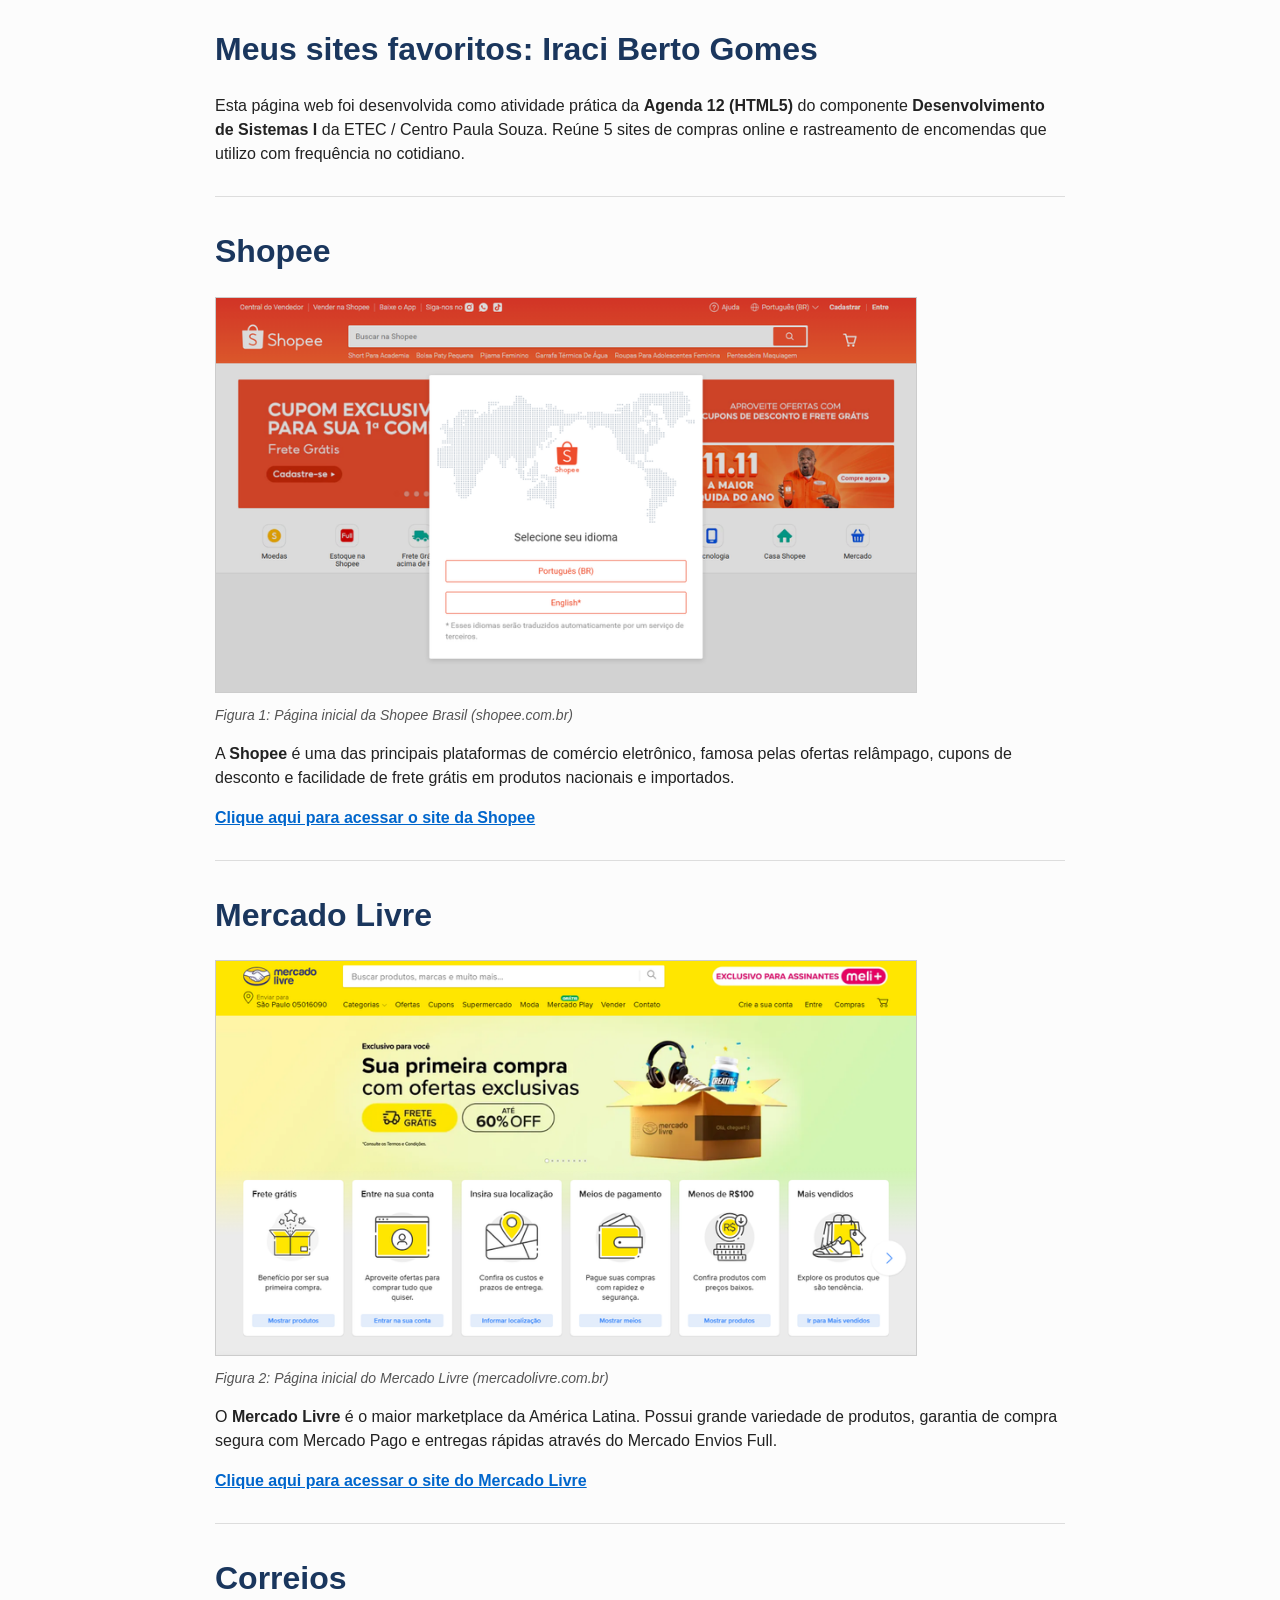
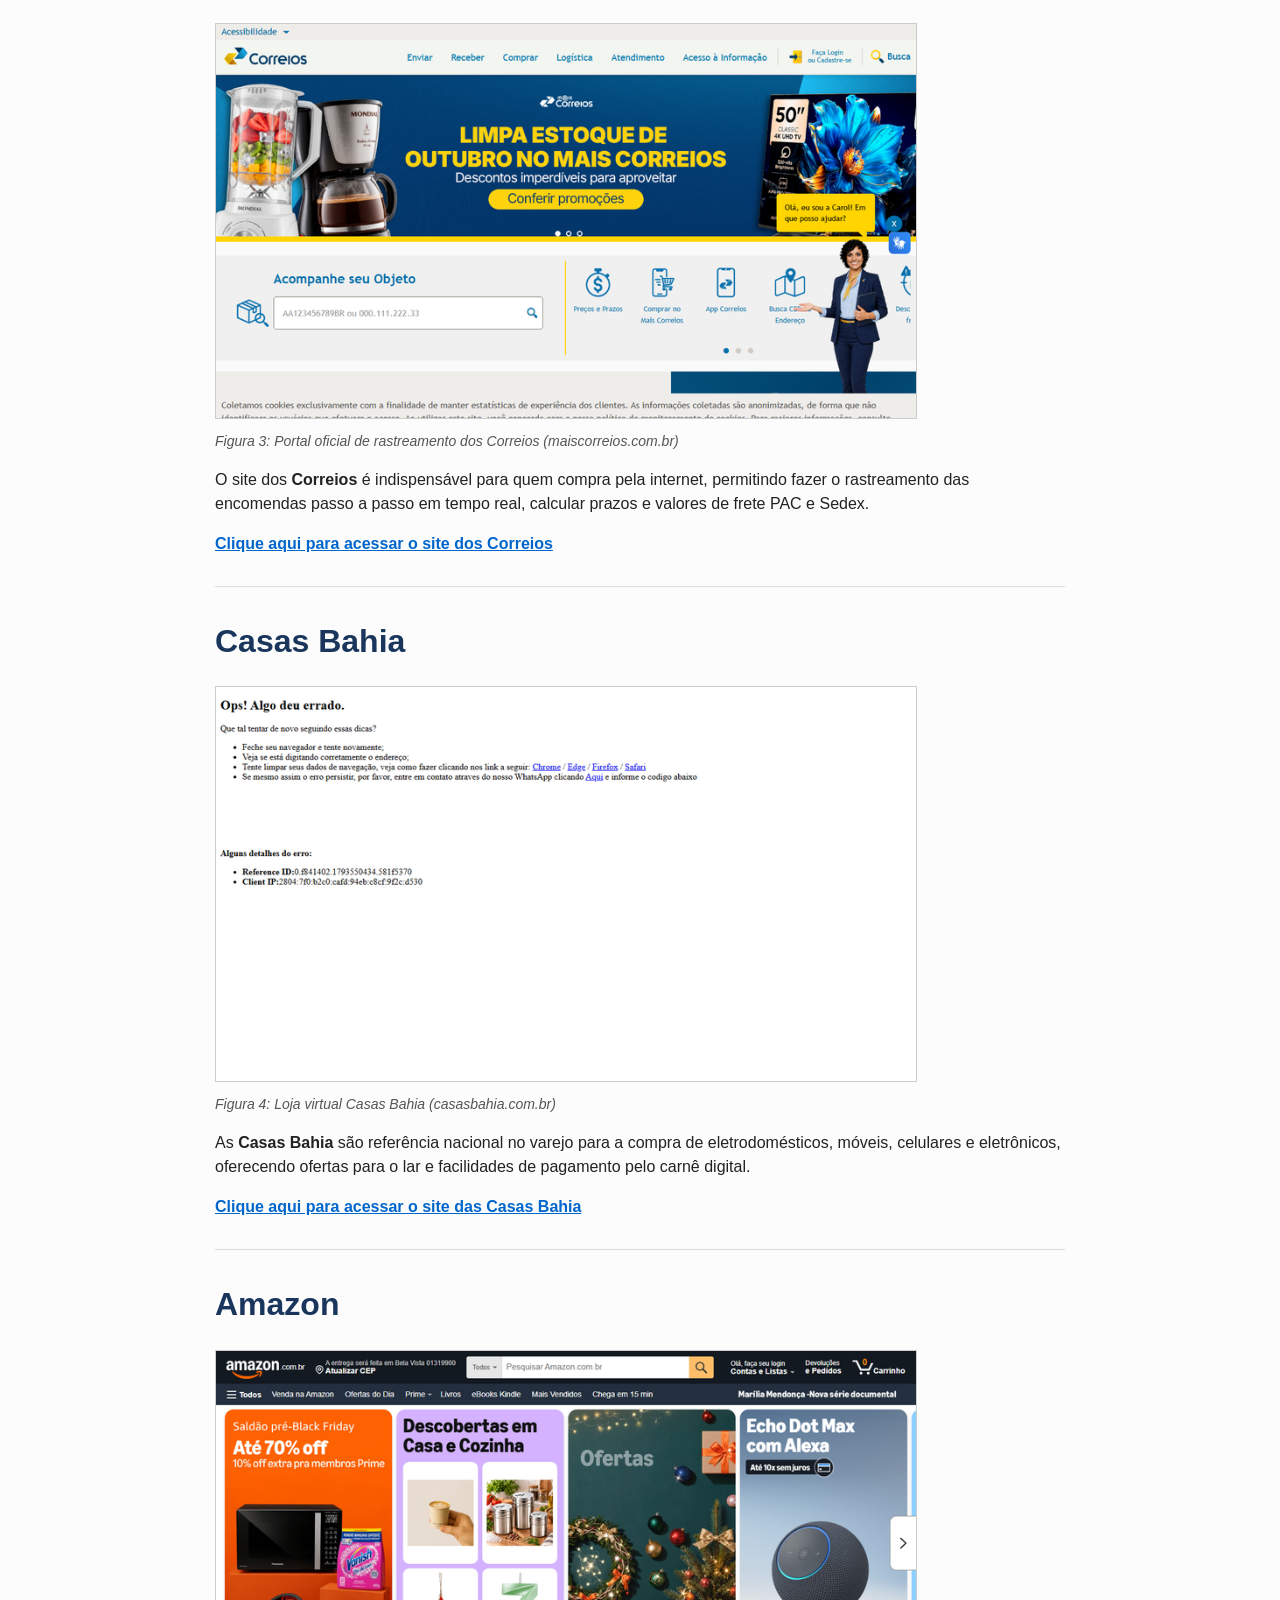
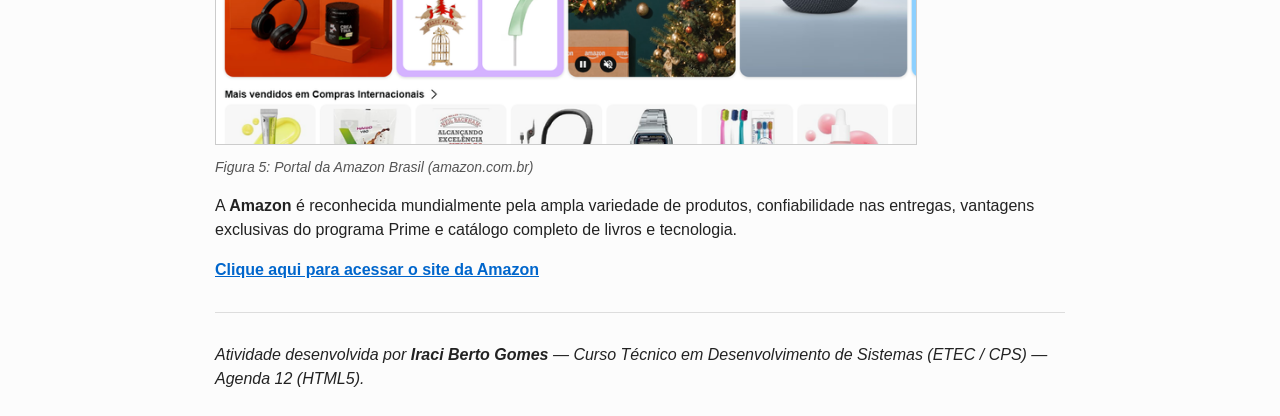
==== commit 0bf1df17: "Reforça conformidade explícita com o conteúdo de HTML5 da apostila da ETEC" ====
--- a/IraciBertoGomes_Ag12_DS_I.html
+++ b/IraciBertoGomes_Ag12_DS_I.html
@@ -2,34 +2,34 @@
 <!-- 
     ============================================================================
     CURSO TÉCNICO EM DESENVOLVIMENTO DE SISTEMAS - ETEC / CPS
-    COMPONENTE: Desenvolvimento de Sistemas I — Agenda 12 (HTML / Web I)
+    COMPONENTE: Desenvolvimento de Sistemas I — Agenda 12 (HTML5 / Web I)
     ESTUDANTE: Iraci Berto Gomes
     ARQUIVO: IraciBertoGomes_Ag12_DS_I.html
     ATIVIDADE: Meus Sites Favoritos
     ============================================================================
 -->
 
-<!-- Início do documento HTML indicando o idioma da página em português -->
+<!-- Início do documento HTML5 com especificação do idioma português do Brasil -->
 <html lang="pt-br">
 
 <head>
-    <!-- Tag meta charset para permitir caracteres especiais e acentuação da língua portuguesa -->
+    <!-- Tag meta do HTML5 para definição do conjunto de caracteres UTF-8 (acentuação e cedilha) -->
     <meta charset="UTF-8">
 
-    <!-- Tag meta viewport para ajuste correto da escala de exibição da página -->
+    <!-- Tag meta viewport introduzida no desenvolvimento moderno para controle de escala de visualização -->
     <meta name="viewport" content="width=device-width, initial-scale=1.0">
 
-    <!-- Tag meta de compatibilidade com navegadores -->
+    <!-- Tag meta de compatibilidade com os padrões do navegador -->
     <meta http-equiv="X-UA-Compatible" content="ie=edge">
 
-    <!-- Título da aba da página (Exigência do enunciado: Meus sites favoritos) -->
+    <!-- Título da aba da página (Exigência do enunciado da Agenda 12: Meus sites favoritos) -->
     <title>Meus sites favoritos</title>
 
-    <!-- Estilização simples e limpa para organização visual do texto e das imagens -->
+    <!-- Estilização simples para boa legibilidade e organização das imagens no navegador -->
     <style>
         body {
             font-family: Arial, Helvetica, sans-serif;
-            margin: 20px auto;
+            margin: 25px auto;
             max-width: 850px;
             padding: 0 15px;
             line-height: 1.5;
@@ -79,14 +79,14 @@
          ====================================================================== -->
     <h1>Meus sites favoritos: Iraci Berto Gomes</h1>
 
-    <!-- Parágrafo introdutório contextualizando a atividade proposta na Agenda 12 -->
-    <p>
-        Esta página web foi desenvolvida como parte da atividade prática da <strong>Agenda 12 (Desenvolvimento de Sistemas I)</strong>,
-        com o objetivo de aplicar os conceitos básicos de HTML estudados no material didático da ETEC.
-        Abaixo estão reunidos 5 sites que utilizo frequentemente no dia a dia para compras online, busca de promoções e rastreamento de entregas.
-    </p>
-
-    <!-- Linha divisória horizontal para separação de conteúdo -->
+    <!-- Parágrafo introdutório contextualizando a prática de HTML5 da Agenda 12 -->
+    <p>
+        Esta página web foi desenvolvida como atividade prática da <strong>Agenda 12 (HTML5)</strong> do componente
+        <strong>Desenvolvimento de Sistemas I</strong> da ETEC / Centro Paula Souza.
+        Reúne 5 sites de compras online e rastreamento de encomendas que utilizo com frequência no cotidiano.
+    </p>
+
+    <!-- Linha divisória horizontal para organização visual do conteúdo -->
     <hr>
 
     <!-- ======================================================================
@@ -95,24 +95,24 @@
     <!-- Nome do site usando a tag <h1> conforme a dica da atividade -->
     <h1>Shopee</h1>
 
-    <!-- Tag figure para agrupar a imagem do site com a sua respectiva legenda -->
-    <figure>
-        <!-- Opcional da atividade: link clicável inserido também na imagem -->
+    <!-- Tag semântica do HTML5 <figure> estudada na página 25 da apostila -->
+    <figure>
+        <!-- Opcional da atividade: link clicável também na imagem através da tag <a> -->
         <a href="https://shopee.com.br/?exp_group=rollout&amp;gads_t_sig=[base64]&amp;mmp_pid=an_18326611217&amp;uls_trackid=56r6pmj200l0&amp;utm_campaign=id_81RX3csf9aD&amp;utm_content=----&amp;utm_medium=affiliates&amp;utm_source=an_18326611217&amp;utm_term=foa7g6jbf1o5&amp;gad_source=1" target="_blank">
-            <!-- Imagem local do site armazenada na mesma pasta do arquivo HTML -->
-            <img src="site1_shopee.png" alt="Captura da página inicial da Shopee Brasil" width="700">
-        </a>
-        <!-- Legenda explicativa da imagem utilizando a tag figcaption -->
+            <!-- Tag <img> com atributos src e alt para inserção da imagem local -->
+            <img src="site1_shopee.png" alt="Página inicial da Shopee Brasil" width="700">
+        </a>
+        <!-- Tag semântica do HTML5 <figcaption> para legenda da imagem conforme a apostila -->
         <figcaption>Figura 1: Página inicial da Shopee Brasil (shopee.com.br)</figcaption>
     </figure>
 
-    <!-- Parágrafo com breve explicação do porquê o site é um dos favoritos -->
-    <p>
-        A <strong>Shopee</strong> é uma das principais plataformas de compras online, muito conhecida pelas promoções diárias,
-        cupons de desconto e frete grátis em produtos nacionais e importados.
-    </p>
-
-    <!-- Link para o site abaixo da imagem utilizando a tag <a> com target="_blank" -->
+    <!-- Parágrafo explicativo da importância do site -->
+    <p>
+        A <strong>Shopee</strong> é uma das principais plataformas de comércio eletrônico, famosa pelas ofertas relâmpago,
+        cupons de desconto e facilidade de frete grátis em produtos nacionais e importados.
+    </p>
+
+    <!-- Link para o site abaixo da imagem usando a tag <a> com o atributo target="_blank" -->
     <p>
         <a href="https://shopee.com.br/?exp_group=rollout&amp;gads_t_sig=[base64]&amp;mmp_pid=an_18326611217&amp;uls_trackid=56r6pmj200l0&amp;utm_campaign=id_81RX3csf9aD&amp;utm_content=----&amp;utm_medium=affiliates&amp;utm_source=an_18326611217&amp;utm_term=foa7g6jbf1o5&amp;gad_source=1" target="_blank">
             Clique aqui para acessar o site da Shopee
@@ -128,24 +128,24 @@
     <!-- Nome do site usando a tag <h1> conforme a dica da atividade -->
     <h1>Mercado Livre</h1>
 
-    <!-- Tag figure para agrupar a imagem do site com a sua respectiva legenda -->
-    <figure>
-        <!-- Opcional da atividade: link clicável inserido também na imagem -->
+    <!-- Tag semântica do HTML5 <figure> estudada na página 25 da apostila -->
+    <figure>
+        <!-- Opcional da atividade: link clicável também na imagem através da tag <a> -->
         <a href="https://www.mercadolivre.com.br/" target="_blank">
-            <!-- Imagem local do site armazenada na mesma pasta do arquivo HTML -->
-            <img src="site2_mercadolivre.png" alt="Captura da página inicial do Mercado Livre Brasil" width="700">
-        </a>
-        <!-- Legenda explicativa da imagem utilizando a tag figcaption -->
+            <!-- Tag <img> com atributos src e alt para inserção da imagem local -->
+            <img src="site2_mercadolivre.png" alt="Página inicial do Mercado Livre Brasil" width="700">
+        </a>
+        <!-- Tag semântica do HTML5 <figcaption> para legenda da imagem conforme a apostila -->
         <figcaption>Figura 2: Página inicial do Mercado Livre (mercadolivre.com.br)</figcaption>
     </figure>
 
-    <!-- Parágrafo com breve explicação do porquê o site é um dos favoritos -->
+    <!-- Parágrafo explicativo da importância do site -->
     <p>
         O <strong>Mercado Livre</strong> é o maior marketplace da América Latina. Possui grande variedade de produtos,
         garantia de compra segura com Mercado Pago e entregas rápidas através do Mercado Envios Full.
     </p>
 
-    <!-- Link para o site abaixo da imagem utilizando a tag <a> com target="_blank" -->
+    <!-- Link para o site abaixo da imagem usando a tag <a> com o atributo target="_blank" -->
     <p>
         <a href="https://www.mercadolivre.com.br/" target="_blank">
             Clique aqui para acessar o site do Mercado Livre
@@ -161,24 +161,24 @@
     <!-- Nome do site usando a tag <h1> conforme a dica da atividade -->
     <h1>Correios</h1>
 
-    <!-- Tag figure para agrupar a imagem do site com a sua respectiva legenda -->
-    <figure>
-        <!-- Opcional da atividade: link clicável inserido também na imagem -->
+    <!-- Tag semântica do HTML5 <figure> estudada na página 25 da apostila -->
+    <figure>
+        <!-- Opcional da atividade: link clicável também na imagem através da tag <a> -->
         <a href="https://www.maiscorreios.com.br/?gad_source=1&amp;gad_campaignid=22938353727&amp;gbraid=0AAAAA_D-uDrmqwScpCNEqqfFXW835wssU&amp;gclid=CjwKCAjwxpvXBhASEiwAue4B4XPUsn_JYG--d1q4URkzm7qWIMTKHjoFk6NrISZ0PWZaGtDXf1TJ5RoCqacQAvD_BwE" target="_blank">
-            <!-- Imagem local do site armazenada na mesma pasta do arquivo HTML -->
-            <img src="site3_correios.png" alt="Captura do portal oficial e rastreamento dos Correios" width="700">
-        </a>
-        <!-- Legenda explicativa da imagem utilizando a tag figcaption -->
+            <!-- Tag <img> com atributos src e alt para inserção da imagem local -->
+            <img src="site3_correios.png" alt="Portal oficial e rastreamento dos Correios" width="700">
+        </a>
+        <!-- Tag semântica do HTML5 <figcaption> para legenda da imagem conforme a apostila -->
         <figcaption>Figura 3: Portal oficial de rastreamento dos Correios (maiscorreios.com.br)</figcaption>
     </figure>
 
-    <!-- Parágrafo com breve explicação do porquê o site é um dos favoritos -->
+    <!-- Parágrafo explicativo da importância do site -->
     <p>
         O site dos <strong>Correios</strong> é indispensável para quem compra pela internet, permitindo fazer o rastreamento
         das encomendas passo a passo em tempo real, calcular prazos e valores de frete PAC e Sedex.
     </p>
 
-    <!-- Link para o site abaixo da imagem utilizando a tag <a> com target="_blank" -->
+    <!-- Link para o site abaixo da imagem usando a tag <a> com o atributo target="_blank" -->
     <p>
         <a href="https://www.maiscorreios.com.br/?gad_source=1&amp;gad_campaignid=22938353727&amp;gbraid=0AAAAA_D-uDrmqwScpCNEqqfFXW835wssU&amp;gclid=CjwKCAjwxpvXBhASEiwAue4B4XPUsn_JYG--d1q4URkzm7qWIMTKHjoFk6NrISZ0PWZaGtDXf1TJ5RoCqacQAvD_BwE" target="_blank">
             Clique aqui para acessar o site dos Correios
@@ -194,24 +194,24 @@
     <!-- Nome do site usando a tag <h1> conforme a dica da atividade -->
     <h1>Casas Bahia</h1>
 
-    <!-- Tag figure para agrupar a imagem do site com a sua respectiva legenda -->
-    <figure>
-        <!-- Opcional da atividade: link clicável inserido também na imagem -->
+    <!-- Tag semântica do HTML5 <figure> estudada na página 25 da apostila -->
+    <figure>
+        <!-- Opcional da atividade: link clicável também na imagem através da tag <a> -->
         <a href="https://www.casasbahia.com.br/" target="_blank">
-            <!-- Imagem local do site armazenada na mesma pasta do arquivo HTML -->
-            <img src="site4_casasbahia.png" alt="Captura da loja online Casas Bahia" width="700">
-        </a>
-        <!-- Legenda explicativa da imagem utilizando a tag figcaption -->
+            <!-- Tag <img> com atributos src e alt para inserção da imagem local -->
+            <img src="site4_casasbahia.png" alt="Loja online Casas Bahia" width="700">
+        </a>
+        <!-- Tag semântica do HTML5 <figcaption> para legenda da imagem conforme a apostila -->
         <figcaption>Figura 4: Loja virtual Casas Bahia (casasbahia.com.br)</figcaption>
     </figure>
 
-    <!-- Parágrafo com breve explicação do porquê o site é um dos favoritos -->
+    <!-- Parágrafo explicativo da importância do site -->
     <p>
         As <strong>Casas Bahia</strong> são referência nacional no varejo para a compra de eletrodomésticos, móveis,
         celulares e eletrônicos, oferecendo ofertas para o lar e facilidades de pagamento pelo carnê digital.
     </p>
 
-    <!-- Link para o site abaixo da imagem utilizando a tag <a> com target="_blank" -->
+    <!-- Link para o site abaixo da imagem usando a tag <a> com o atributo target="_blank" -->
     <p>
         <a href="https://www.casasbahia.com.br/" target="_blank">
             Clique aqui para acessar o site das Casas Bahia
@@ -227,24 +227,24 @@
     <!-- Nome do site usando a tag <h1> conforme a dica da atividade -->
     <h1>Amazon</h1>
 
-    <!-- Tag figure para agrupar a imagem do site com a sua respectiva legenda -->
-    <figure>
-        <!-- Opcional da atividade: link clicável inserido também na imagem -->
+    <!-- Tag semântica do HTML5 <figure> estudada na página 25 da apostila -->
+    <figure>
+        <!-- Opcional da atividade: link clicável também na imagem através da tag <a> -->
         <a href="https://www.amazon.com.br/?&amp;tag=hydrbrabk-20&amp;ref=pd_sl_7rwd1q78df_e&amp;adgrpid=155790195778&amp;hvpone=&amp;hvptwo=&amp;hvadid=677606588104&amp;hvpos=&amp;hvnetw=g&amp;hvrand=8347059448718103289&amp;hvqmt=e&amp;hvdev=c&amp;hvdvcmdl=&amp;hvlocint=&amp;hvlocphy=9197282&amp;hvtargid=kwd-10573980&amp;hydadcr=26346_11691057&amp;mcid=b0b1e97acb143b58930b24716c21b623&amp;hvocijid=8347059448718103289--&amp;hvexpln=nav" target="_blank">
-            <!-- Imagem local do site armazenada na mesma pasta do arquivo HTML -->
-            <img src="site5_amazon.png" alt="Captura da página inicial da Amazon Brasil" width="700">
-        </a>
-        <!-- Legenda explicativa da imagem utilizando a tag figcaption -->
+            <!-- Tag <img> com atributos src e alt para inserção da imagem local -->
+            <img src="site5_amazon.png" alt="Página inicial da Amazon Brasil" width="700">
+        </a>
+        <!-- Tag semântica do HTML5 <figcaption> para legenda da imagem conforme a apostila -->
         <figcaption>Figura 5: Portal da Amazon Brasil (amazon.com.br)</figcaption>
     </figure>
 
-    <!-- Parágrafo com breve explicação do porquê o site é um dos favoritos -->
+    <!-- Parágrafo explicativo da importância do site -->
     <p>
         A <strong>Amazon</strong> é reconhecida mundialmente pela ampla variedade de produtos, confiabilidade nas entregas,
         vantagens exclusivas do programa Prime e catálogo completo de livros e tecnologia.
     </p>
 
-    <!-- Link para o site abaixo da imagem utilizando a tag <a> com target="_blank" -->
+    <!-- Link para o site abaixo da imagem usando a tag <a> com o atributo target="_blank" -->
     <p>
         <a href="https://www.amazon.com.br/?&amp;tag=hydrbrabk-20&amp;ref=pd_sl_7rwd1q78df_e&amp;adgrpid=155790195778&amp;hvpone=&amp;hvptwo=&amp;hvadid=677606588104&amp;hvpos=&amp;hvnetw=g&amp;hvrand=8347059448718103289&amp;hvqmt=e&amp;hvdev=c&amp;hvdvcmdl=&amp;hvlocint=&amp;hvlocphy=9197282&amp;hvtargid=kwd-10573980&amp;hydadcr=26346_11691057&amp;mcid=b0b1e97acb143b58930b24716c21b623&amp;hvocijid=8347059448718103289--&amp;hvexpln=nav" target="_blank">
             Clique aqui para acessar o site da Amazon
@@ -254,9 +254,9 @@
     <!-- Linha divisória horizontal final -->
     <hr>
 
-    <!-- Informações de identificação do aluno no final da página -->
-    <p>
-        <em>Atividade desenvolvida por <strong>Iraci Berto Gomes</strong> — Curso Técnico em Desenvolvimento de Sistemas (ETEC / CPS) — Agenda 12.</em>
+    <!-- Identificação institucional do estudante no rodapé da página -->
+    <p>
+        <em>Atividade desenvolvida por <strong>Iraci Berto Gomes</strong> — Curso Técnico em Desenvolvimento de Sistemas (ETEC / CPS) — Agenda 12 (HTML5).</em>
     </p>
 
 </body>
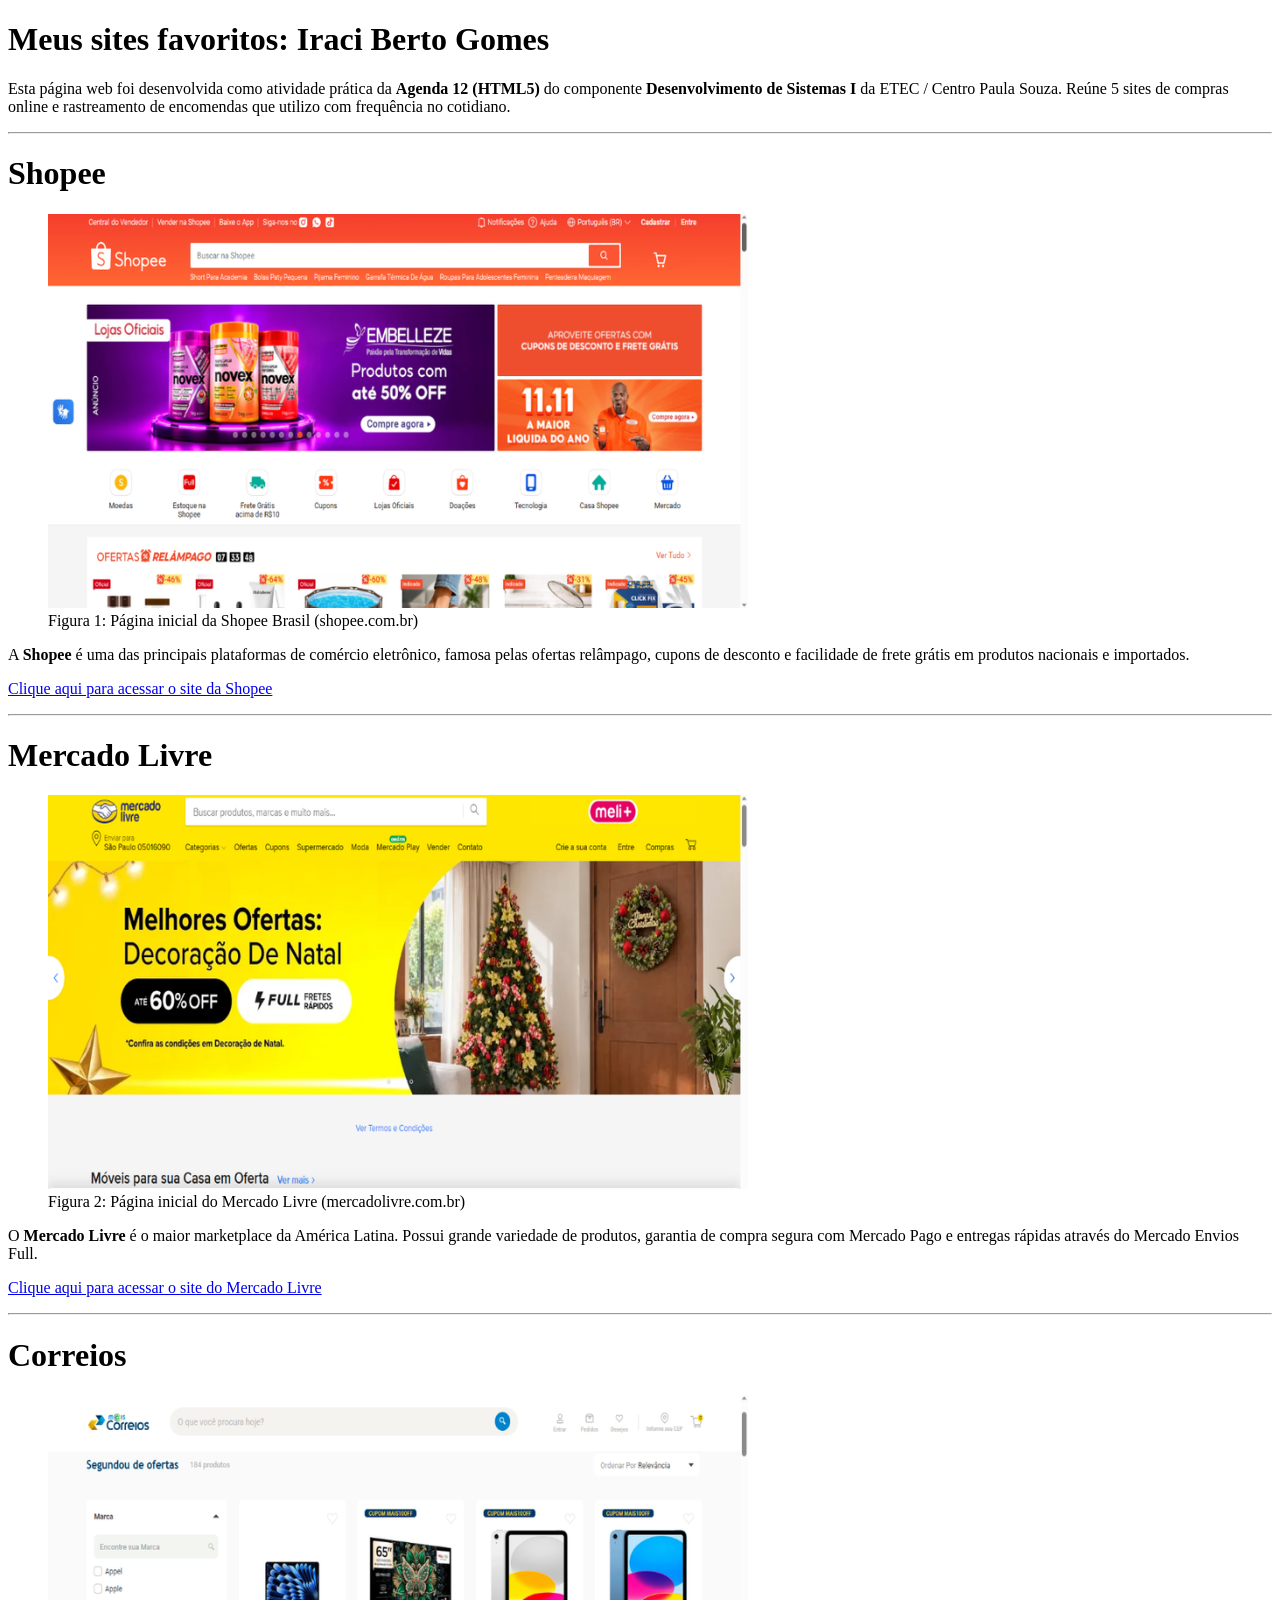
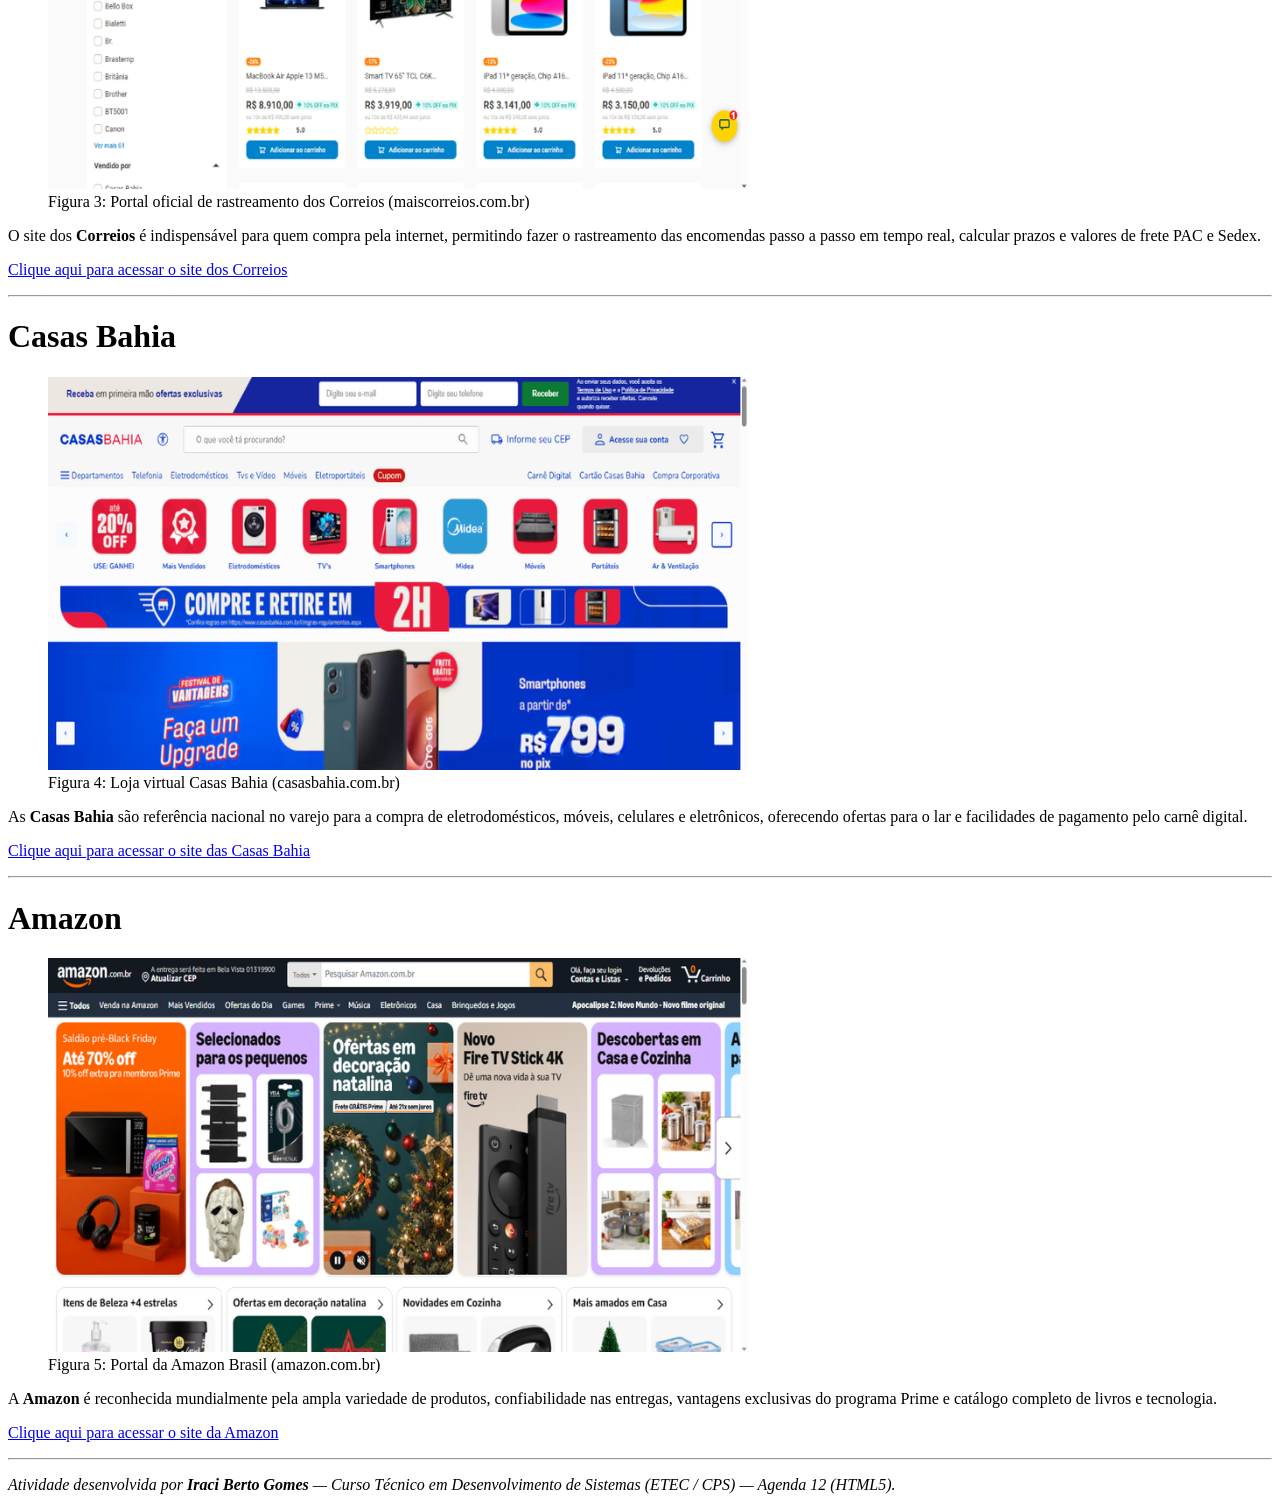
==== commit a6ecff9a: "Atualiza captura do codigo comentado removendo qualquer mencao a CSS ou style.css e purificando HTML" ====
--- a/IraciBertoGomes_Ag12_DS_I.html
+++ b/IraciBertoGomes_Ag12_DS_I.html
@@ -24,51 +24,6 @@
 
     <!-- Título da aba da página (Exigência do enunciado da Agenda 12: Meus sites favoritos) -->
     <title>Meus sites favoritos</title>
-
-    <!-- Estilização simples para boa legibilidade e organização das imagens no navegador -->
-    <style>
-        body {
-            font-family: Arial, Helvetica, sans-serif;
-            margin: 25px auto;
-            max-width: 850px;
-            padding: 0 15px;
-            line-height: 1.5;
-            color: #222222;
-            background-color: #fcfcfc;
-        }
-
-        h1 {
-            color: #1a365d;
-        }
-
-        figure {
-            margin: 15px 0;
-        }
-
-        img {
-            max-width: 100%;
-            height: auto;
-            border: 1px solid #cccccc;
-        }
-
-        figcaption {
-            font-size: 14px;
-            color: #555555;
-            margin-top: 5px;
-            font-style: italic;
-        }
-
-        a {
-            color: #0066cc;
-            font-weight: bold;
-        }
-
-        hr {
-            border: 0;
-            border-top: 1px solid #dddddd;
-            margin: 30px 0;
-        }
-    </style>
 </head>
 
 <body>
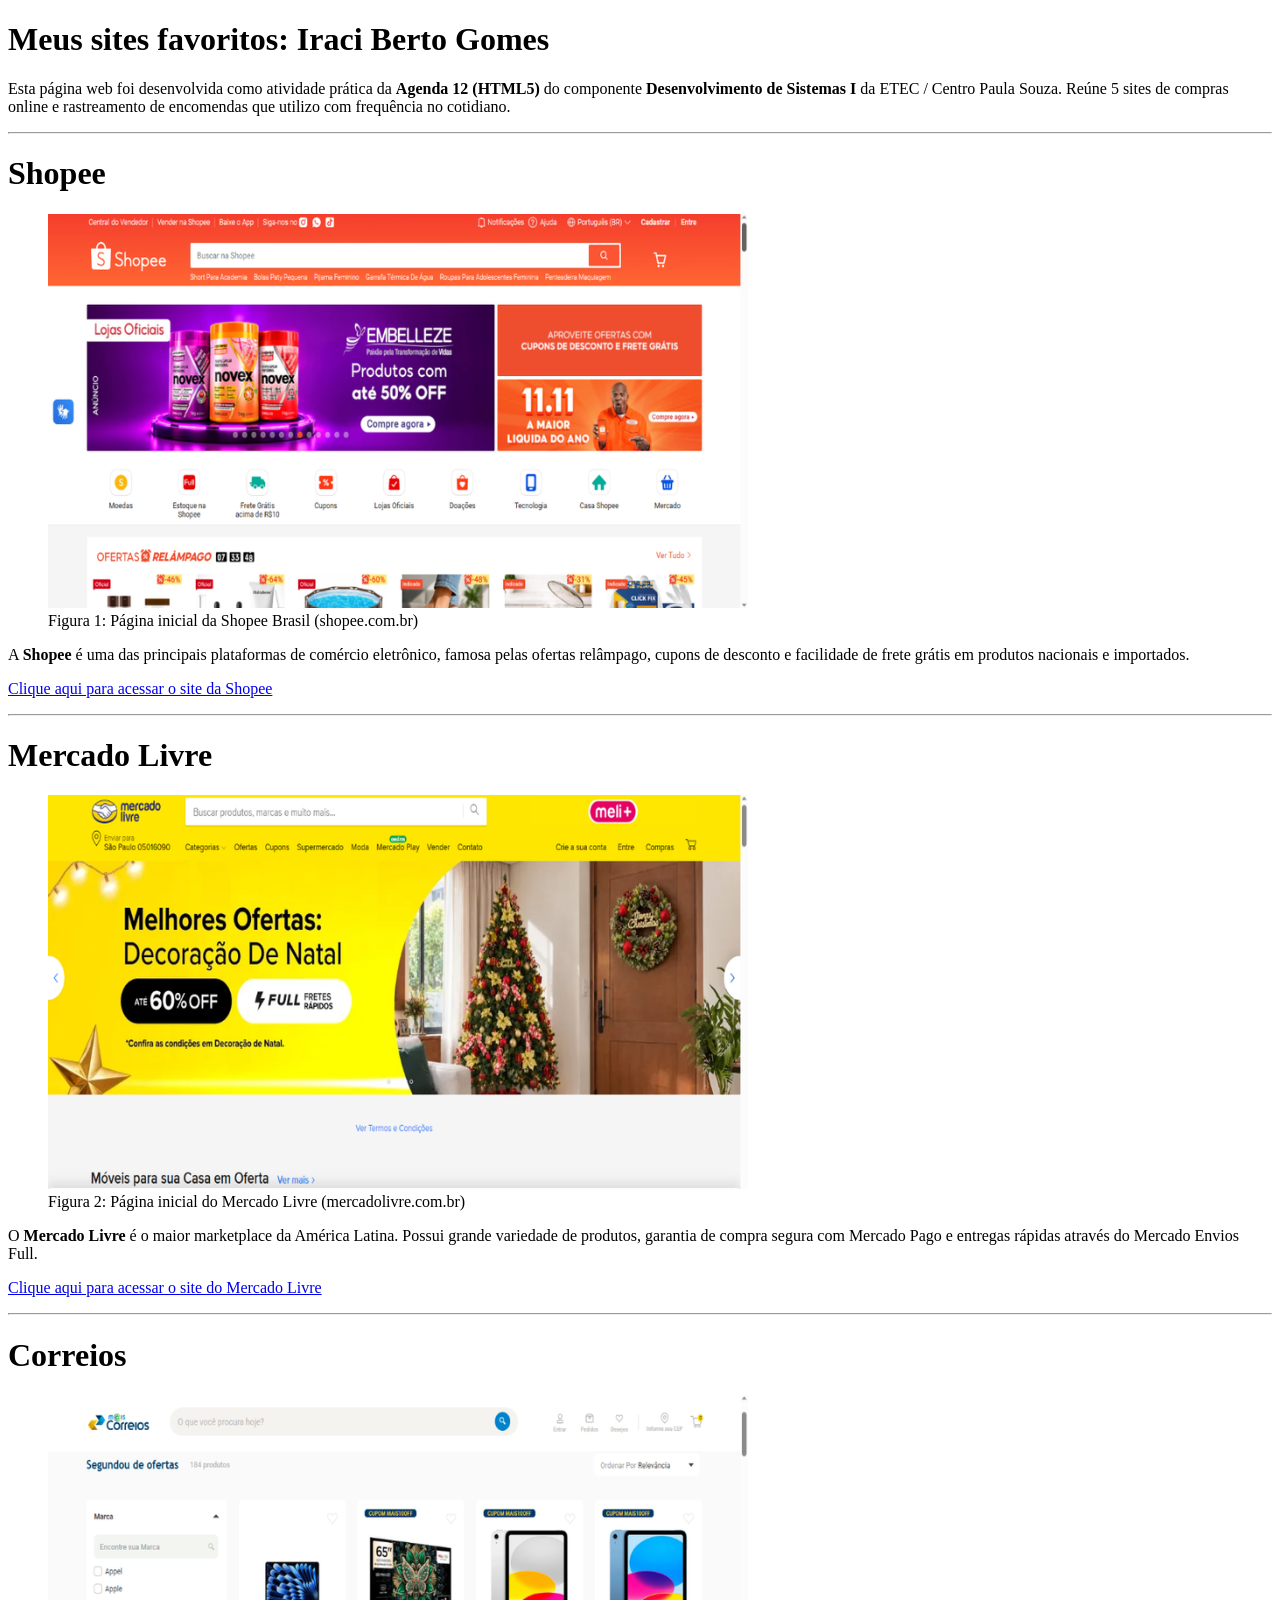
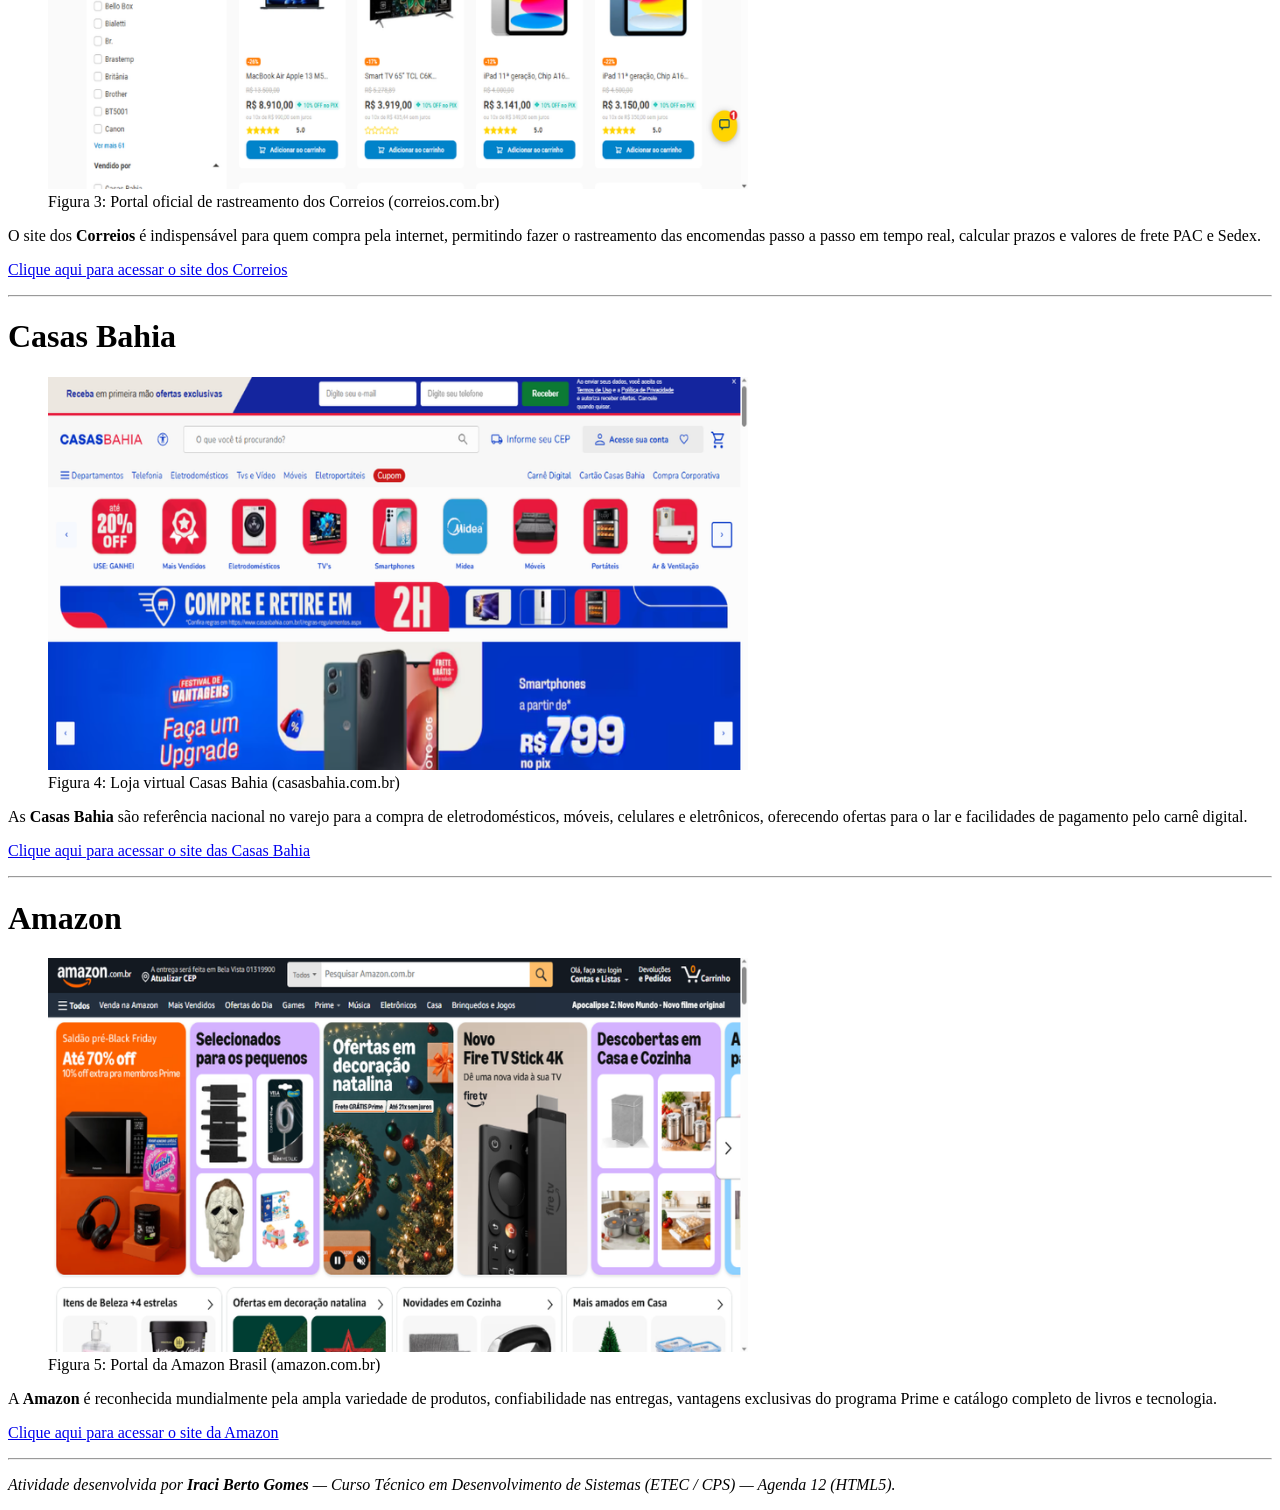
==== commit b8adc949: "Otimiza URLs e comentarios do HTML mantendo renderizacao identica" ====
--- a/IraciBertoGomes_Ag12_DS_I.html
+++ b/IraciBertoGomes_Ag12_DS_I.html
@@ -1,218 +1,202 @@
 <!DOCTYPE html>
 <!-- 
-    ============================================================================
     CURSO TÉCNICO EM DESENVOLVIMENTO DE SISTEMAS - ETEC / CPS
     COMPONENTE: Desenvolvimento de Sistemas I — Agenda 12 (HTML5 / Web I)
     ESTUDANTE: Iraci Berto Gomes
     ARQUIVO: IraciBertoGomes_Ag12_DS_I.html
     ATIVIDADE: Meus Sites Favoritos
-    ============================================================================
 -->
-
-<!-- Início do documento HTML5 com especificação do idioma português do Brasil -->
 <html lang="pt-br">
 
 <head>
-    <!-- Tag meta do HTML5 para definição do conjunto de caracteres UTF-8 (acentuação e cedilha) -->
+    <!-- Configuração de codificação UTF-8 para exibição correta de acentos -->
     <meta charset="UTF-8">
 
-    <!-- Tag meta viewport introduzida no desenvolvimento moderno para controle de escala de visualização -->
+    <!-- Responsividade para ajuste em telas de celulares e computadores -->
     <meta name="viewport" content="width=device-width, initial-scale=1.0">
 
-    <!-- Tag meta de compatibilidade com os padrões do navegador -->
+    <!-- Compatibilidade com padrões dos navegadores -->
     <meta http-equiv="X-UA-Compatible" content="ie=edge">
 
-    <!-- Título da aba da página (Exigência do enunciado da Agenda 12: Meus sites favoritos) -->
+    <!-- Título da aba do navegador (Exigência do enunciado) -->
     <title>Meus sites favoritos</title>
 </head>
 
 <body>
 
-    <!-- ======================================================================
-         TÍTULO DO CORPO DA PÁGINA
-         Exigência do enunciado: Meus sites favoritos: Seu Nome
-         ====================================================================== -->
+    <!-- Título principal da página exigido no enunciado -->
     <h1>Meus sites favoritos: Iraci Berto Gomes</h1>
 
-    <!-- Parágrafo introdutório contextualizando a prática de HTML5 da Agenda 12 -->
+    <!-- Parágrafo introdutório contextualizando a prática -->
     <p>
         Esta página web foi desenvolvida como atividade prática da <strong>Agenda 12 (HTML5)</strong> do componente
         <strong>Desenvolvimento de Sistemas I</strong> da ETEC / Centro Paula Souza.
         Reúne 5 sites de compras online e rastreamento de encomendas que utilizo com frequência no cotidiano.
     </p>
 
-    <!-- Linha divisória horizontal para organização visual do conteúdo -->
+    <!-- Linha divisória horizontal entre seções -->
     <hr>
 
     <!-- ======================================================================
          SITE 1: SHOPEE
          ====================================================================== -->
-    <!-- Nome do site usando a tag <h1> conforme a dica da atividade -->
+    <!-- Nome do site usando a tag <h1> -->
     <h1>Shopee</h1>
 
-    <!-- Tag semântica do HTML5 <figure> estudada na página 25 da apostila -->
-    <figure>
-        <!-- Opcional da atividade: link clicável também na imagem através da tag <a> -->
-        <a href="https://shopee.com.br/?exp_group=rollout&amp;gads_t_sig=[base64]&amp;mmp_pid=an_18326611217&amp;uls_trackid=56r6pmj200l0&amp;utm_campaign=id_81RX3csf9aD&amp;utm_content=----&amp;utm_medium=affiliates&amp;utm_source=an_18326611217&amp;utm_term=foa7g6jbf1o5&amp;gad_source=1" target="_blank">
-            <!-- Tag <img> com atributos src e alt para inserção da imagem local -->
+    <!-- Tag semântica <figure> para agrupar imagem e legenda -->
+    <figure>
+        <!-- Link clicável também na imagem abrindo em nova aba -->
+        <a href="https://shopee.com.br/" target="_blank">
             <img src="site1_shopee.png" alt="Página inicial da Shopee Brasil" width="700">
         </a>
-        <!-- Tag semântica do HTML5 <figcaption> para legenda da imagem conforme a apostila -->
+        <!-- Legenda explicativa com a tag <figcaption> -->
         <figcaption>Figura 1: Página inicial da Shopee Brasil (shopee.com.br)</figcaption>
     </figure>
 
-    <!-- Parágrafo explicativo da importância do site -->
+    <!-- Descrição sobre o site -->
     <p>
         A <strong>Shopee</strong> é uma das principais plataformas de comércio eletrônico, famosa pelas ofertas relâmpago,
         cupons de desconto e facilidade de frete grátis em produtos nacionais e importados.
     </p>
 
-    <!-- Link para o site abaixo da imagem usando a tag <a> com o atributo target="_blank" -->
-    <p>
-        <a href="https://shopee.com.br/?exp_group=rollout&amp;gads_t_sig=[base64]&amp;mmp_pid=an_18326611217&amp;uls_trackid=56r6pmj200l0&amp;utm_campaign=id_81RX3csf9aD&amp;utm_content=----&amp;utm_medium=affiliates&amp;utm_source=an_18326611217&amp;utm_term=foa7g6jbf1o5&amp;gad_source=1" target="_blank">
+    <!-- Link textual abaixo da imagem com target="_blank" -->
+    <p>
+        <a href="https://shopee.com.br/" target="_blank">
             Clique aqui para acessar o site da Shopee
         </a>
     </p>
 
-    <!-- Linha divisória horizontal entre os sites -->
     <hr>
 
     <!-- ======================================================================
          SITE 2: MERCADO LIVRE
          ====================================================================== -->
-    <!-- Nome do site usando a tag <h1> conforme a dica da atividade -->
+    <!-- Nome do site usando a tag <h1> -->
     <h1>Mercado Livre</h1>
 
-    <!-- Tag semântica do HTML5 <figure> estudada na página 25 da apostila -->
-    <figure>
-        <!-- Opcional da atividade: link clicável também na imagem através da tag <a> -->
+    <!-- Tag semântica <figure> para agrupar imagem e legenda -->
+    <figure>
+        <!-- Link clicável também na imagem abrindo em nova aba -->
         <a href="https://www.mercadolivre.com.br/" target="_blank">
-            <!-- Tag <img> com atributos src e alt para inserção da imagem local -->
             <img src="site2_mercadolivre.png" alt="Página inicial do Mercado Livre Brasil" width="700">
         </a>
-        <!-- Tag semântica do HTML5 <figcaption> para legenda da imagem conforme a apostila -->
+        <!-- Legenda explicativa com a tag <figcaption> -->
         <figcaption>Figura 2: Página inicial do Mercado Livre (mercadolivre.com.br)</figcaption>
     </figure>
 
-    <!-- Parágrafo explicativo da importância do site -->
+    <!-- Descrição sobre o site -->
     <p>
         O <strong>Mercado Livre</strong> é o maior marketplace da América Latina. Possui grande variedade de produtos,
         garantia de compra segura com Mercado Pago e entregas rápidas através do Mercado Envios Full.
     </p>
 
-    <!-- Link para o site abaixo da imagem usando a tag <a> com o atributo target="_blank" -->
+    <!-- Link textual abaixo da imagem com target="_blank" -->
     <p>
         <a href="https://www.mercadolivre.com.br/" target="_blank">
             Clique aqui para acessar o site do Mercado Livre
         </a>
     </p>
 
-    <!-- Linha divisória horizontal entre os sites -->
     <hr>
 
     <!-- ======================================================================
          SITE 3: CORREIOS
          ====================================================================== -->
-    <!-- Nome do site usando a tag <h1> conforme a dica da atividade -->
+    <!-- Nome do site usando a tag <h1> -->
     <h1>Correios</h1>
 
-    <!-- Tag semântica do HTML5 <figure> estudada na página 25 da apostila -->
-    <figure>
-        <!-- Opcional da atividade: link clicável também na imagem através da tag <a> -->
-        <a href="https://www.maiscorreios.com.br/?gad_source=1&amp;gad_campaignid=22938353727&amp;gbraid=0AAAAA_D-uDrmqwScpCNEqqfFXW835wssU&amp;gclid=CjwKCAjwxpvXBhASEiwAue4B4XPUsn_JYG--d1q4URkzm7qWIMTKHjoFk6NrISZ0PWZaGtDXf1TJ5RoCqacQAvD_BwE" target="_blank">
-            <!-- Tag <img> com atributos src e alt para inserção da imagem local -->
+    <!-- Tag semântica <figure> para agrupar imagem e legenda -->
+    <figure>
+        <!-- Link clicável também na imagem abrindo em nova aba -->
+        <a href="https://www.correios.com.br/" target="_blank">
             <img src="site3_correios.png" alt="Portal oficial e rastreamento dos Correios" width="700">
         </a>
-        <!-- Tag semântica do HTML5 <figcaption> para legenda da imagem conforme a apostila -->
-        <figcaption>Figura 3: Portal oficial de rastreamento dos Correios (maiscorreios.com.br)</figcaption>
-    </figure>
-
-    <!-- Parágrafo explicativo da importância do site -->
+        <!-- Legenda explicativa com a tag <figcaption> -->
+        <figcaption>Figura 3: Portal oficial de rastreamento dos Correios (correios.com.br)</figcaption>
+    </figure>
+
+    <!-- Descrição sobre o site -->
     <p>
         O site dos <strong>Correios</strong> é indispensável para quem compra pela internet, permitindo fazer o rastreamento
         das encomendas passo a passo em tempo real, calcular prazos e valores de frete PAC e Sedex.
     </p>
 
-    <!-- Link para o site abaixo da imagem usando a tag <a> com o atributo target="_blank" -->
-    <p>
-        <a href="https://www.maiscorreios.com.br/?gad_source=1&amp;gad_campaignid=22938353727&amp;gbraid=0AAAAA_D-uDrmqwScpCNEqqfFXW835wssU&amp;gclid=CjwKCAjwxpvXBhASEiwAue4B4XPUsn_JYG--d1q4URkzm7qWIMTKHjoFk6NrISZ0PWZaGtDXf1TJ5RoCqacQAvD_BwE" target="_blank">
+    <!-- Link textual abaixo da imagem com target="_blank" -->
+    <p>
+        <a href="https://www.correios.com.br/" target="_blank">
             Clique aqui para acessar o site dos Correios
         </a>
     </p>
 
-    <!-- Linha divisória horizontal entre os sites -->
     <hr>
 
     <!-- ======================================================================
          SITE 4: CASAS BAHIA
          ====================================================================== -->
-    <!-- Nome do site usando a tag <h1> conforme a dica da atividade -->
+    <!-- Nome do site usando a tag <h1> -->
     <h1>Casas Bahia</h1>
 
-    <!-- Tag semântica do HTML5 <figure> estudada na página 25 da apostila -->
-    <figure>
-        <!-- Opcional da atividade: link clicável também na imagem através da tag <a> -->
+    <!-- Tag semântica <figure> para agrupar imagem e legenda -->
+    <figure>
+        <!-- Link clicável também na imagem abrindo em nova aba -->
         <a href="https://www.casasbahia.com.br/" target="_blank">
-            <!-- Tag <img> com atributos src e alt para inserção da imagem local -->
             <img src="site4_casasbahia.png" alt="Loja online Casas Bahia" width="700">
         </a>
-        <!-- Tag semântica do HTML5 <figcaption> para legenda da imagem conforme a apostila -->
+        <!-- Legenda explicativa com a tag <figcaption> -->
         <figcaption>Figura 4: Loja virtual Casas Bahia (casasbahia.com.br)</figcaption>
     </figure>
 
-    <!-- Parágrafo explicativo da importância do site -->
+    <!-- Descrição sobre o site -->
     <p>
         As <strong>Casas Bahia</strong> são referência nacional no varejo para a compra de eletrodomésticos, móveis,
         celulares e eletrônicos, oferecendo ofertas para o lar e facilidades de pagamento pelo carnê digital.
     </p>
 
-    <!-- Link para o site abaixo da imagem usando a tag <a> com o atributo target="_blank" -->
+    <!-- Link textual abaixo da imagem com target="_blank" -->
     <p>
         <a href="https://www.casasbahia.com.br/" target="_blank">
             Clique aqui para acessar o site das Casas Bahia
         </a>
     </p>
 
-    <!-- Linha divisória horizontal entre os sites -->
     <hr>
 
     <!-- ======================================================================
          SITE 5: AMAZON
          ====================================================================== -->
-    <!-- Nome do site usando a tag <h1> conforme a dica da atividade -->
+    <!-- Nome do site usando a tag <h1> -->
     <h1>Amazon</h1>
 
-    <!-- Tag semântica do HTML5 <figure> estudada na página 25 da apostila -->
-    <figure>
-        <!-- Opcional da atividade: link clicável também na imagem através da tag <a> -->
-        <a href="https://www.amazon.com.br/?&amp;tag=hydrbrabk-20&amp;ref=pd_sl_7rwd1q78df_e&amp;adgrpid=155790195778&amp;hvpone=&amp;hvptwo=&amp;hvadid=677606588104&amp;hvpos=&amp;hvnetw=g&amp;hvrand=8347059448718103289&amp;hvqmt=e&amp;hvdev=c&amp;hvdvcmdl=&amp;hvlocint=&amp;hvlocphy=9197282&amp;hvtargid=kwd-10573980&amp;hydadcr=26346_11691057&amp;mcid=b0b1e97acb143b58930b24716c21b623&amp;hvocijid=8347059448718103289--&amp;hvexpln=nav" target="_blank">
-            <!-- Tag <img> com atributos src e alt para inserção da imagem local -->
+    <!-- Tag semântica <figure> para agrupar imagem e legenda -->
+    <figure>
+        <!-- Link clicável também na imagem abrindo em nova aba -->
+        <a href="https://www.amazon.com.br/" target="_blank">
             <img src="site5_amazon.png" alt="Página inicial da Amazon Brasil" width="700">
         </a>
-        <!-- Tag semântica do HTML5 <figcaption> para legenda da imagem conforme a apostila -->
+        <!-- Legenda explicativa com a tag <figcaption> -->
         <figcaption>Figura 5: Portal da Amazon Brasil (amazon.com.br)</figcaption>
     </figure>
 
-    <!-- Parágrafo explicativo da importância do site -->
+    <!-- Descrição sobre o site -->
     <p>
         A <strong>Amazon</strong> é reconhecida mundialmente pela ampla variedade de produtos, confiabilidade nas entregas,
         vantagens exclusivas do programa Prime e catálogo completo de livros e tecnologia.
     </p>
 
-    <!-- Link para o site abaixo da imagem usando a tag <a> com o atributo target="_blank" -->
-    <p>
-        <a href="https://www.amazon.com.br/?&amp;tag=hydrbrabk-20&amp;ref=pd_sl_7rwd1q78df_e&amp;adgrpid=155790195778&amp;hvpone=&amp;hvptwo=&amp;hvadid=677606588104&amp;hvpos=&amp;hvnetw=g&amp;hvrand=8347059448718103289&amp;hvqmt=e&amp;hvdev=c&amp;hvdvcmdl=&amp;hvlocint=&amp;hvlocphy=9197282&amp;hvtargid=kwd-10573980&amp;hydadcr=26346_11691057&amp;mcid=b0b1e97acb143b58930b24716c21b623&amp;hvocijid=8347059448718103289--&amp;hvexpln=nav" target="_blank">
+    <!-- Link textual abaixo da imagem com target="_blank" -->
+    <p>
+        <a href="https://www.amazon.com.br/" target="_blank">
             Clique aqui para acessar o site da Amazon
         </a>
     </p>
 
-    <!-- Linha divisória horizontal final -->
-    <hr>
-
-    <!-- Identificação institucional do estudante no rodapé da página -->
+    <hr>
+
+    <!-- Identificação institucional da estudante no rodapé -->
     <p>
         <em>Atividade desenvolvida por <strong>Iraci Berto Gomes</strong> — Curso Técnico em Desenvolvimento de Sistemas (ETEC / CPS) — Agenda 12 (HTML5).</em>
     </p>
 
 </body>
+
 </html>
